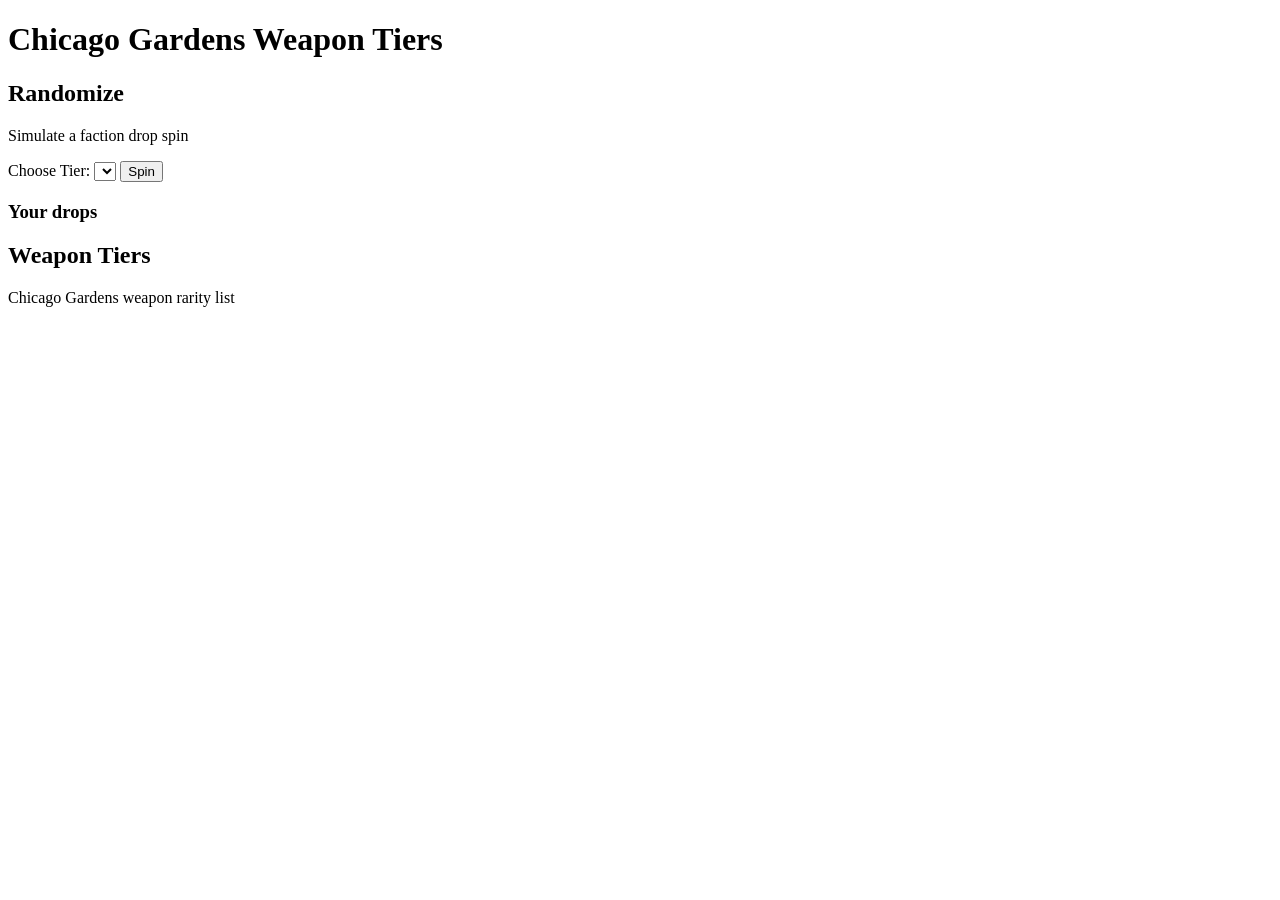
==== index.html @ 29ed8e69 "Add files via upload" ====
<!doctype html>
<html lang="en">
<head>
  <meta charset="utf-8">
  <meta name="viewport" content="width=device-width,initial-scale=1">
  <title>Chicago Gardens Weapon Tiers</title>
  <link rel="preconnect" href="https://fonts.googleapis.com">
  <link rel="preconnect" href="https://fonts.gstatic.com" crossorigin>
  <link href="https://fonts.googleapis.com/css2?family=Orbitron:wght@400;500&display=swap" rel="stylesheet">
  <link rel="stylesheet" href="css/style.css">
</head>
<body>
  <main class="site">
    <header class="header">
      <h1>Chicago Gardens Weapon Tiers</h1>
    </header>

    <section class="randomizer">
      <h2>Randomize</h2>
      <div class="divider"></div>
      <p>Simulate a faction drop spin</p>

      <div class="controls">
        <label for="tierSelect">Choose Tier:</label>
        <select id="tierSelect"></select>
        <button id="spinButton" type="button">Spin</button>
      </div>

      <div class="spinner" id="spinner">
        <div class="fade fade-left"></div>
        <div class="fade fade-right"></div>
        <div class="reel" id="reel"></div>
        <div class="picker"></div>
      </div>

      <h3>Your drops</h3>
      <div class="drops" id="drops" aria-live="polite"></div>
    </section>

    <section class="tiers">
      <h2>Weapon Tiers</h2>
      <div class="divider"></div>
      <p class="tier-subtitle">Chicago Gardens weapon rarity list</p>
      <div id="tierSections"></div>
    </section>
  </main>

  <script src="js/data.js"></script>
  <script src="js/app.js"></script>
</body>
</html>
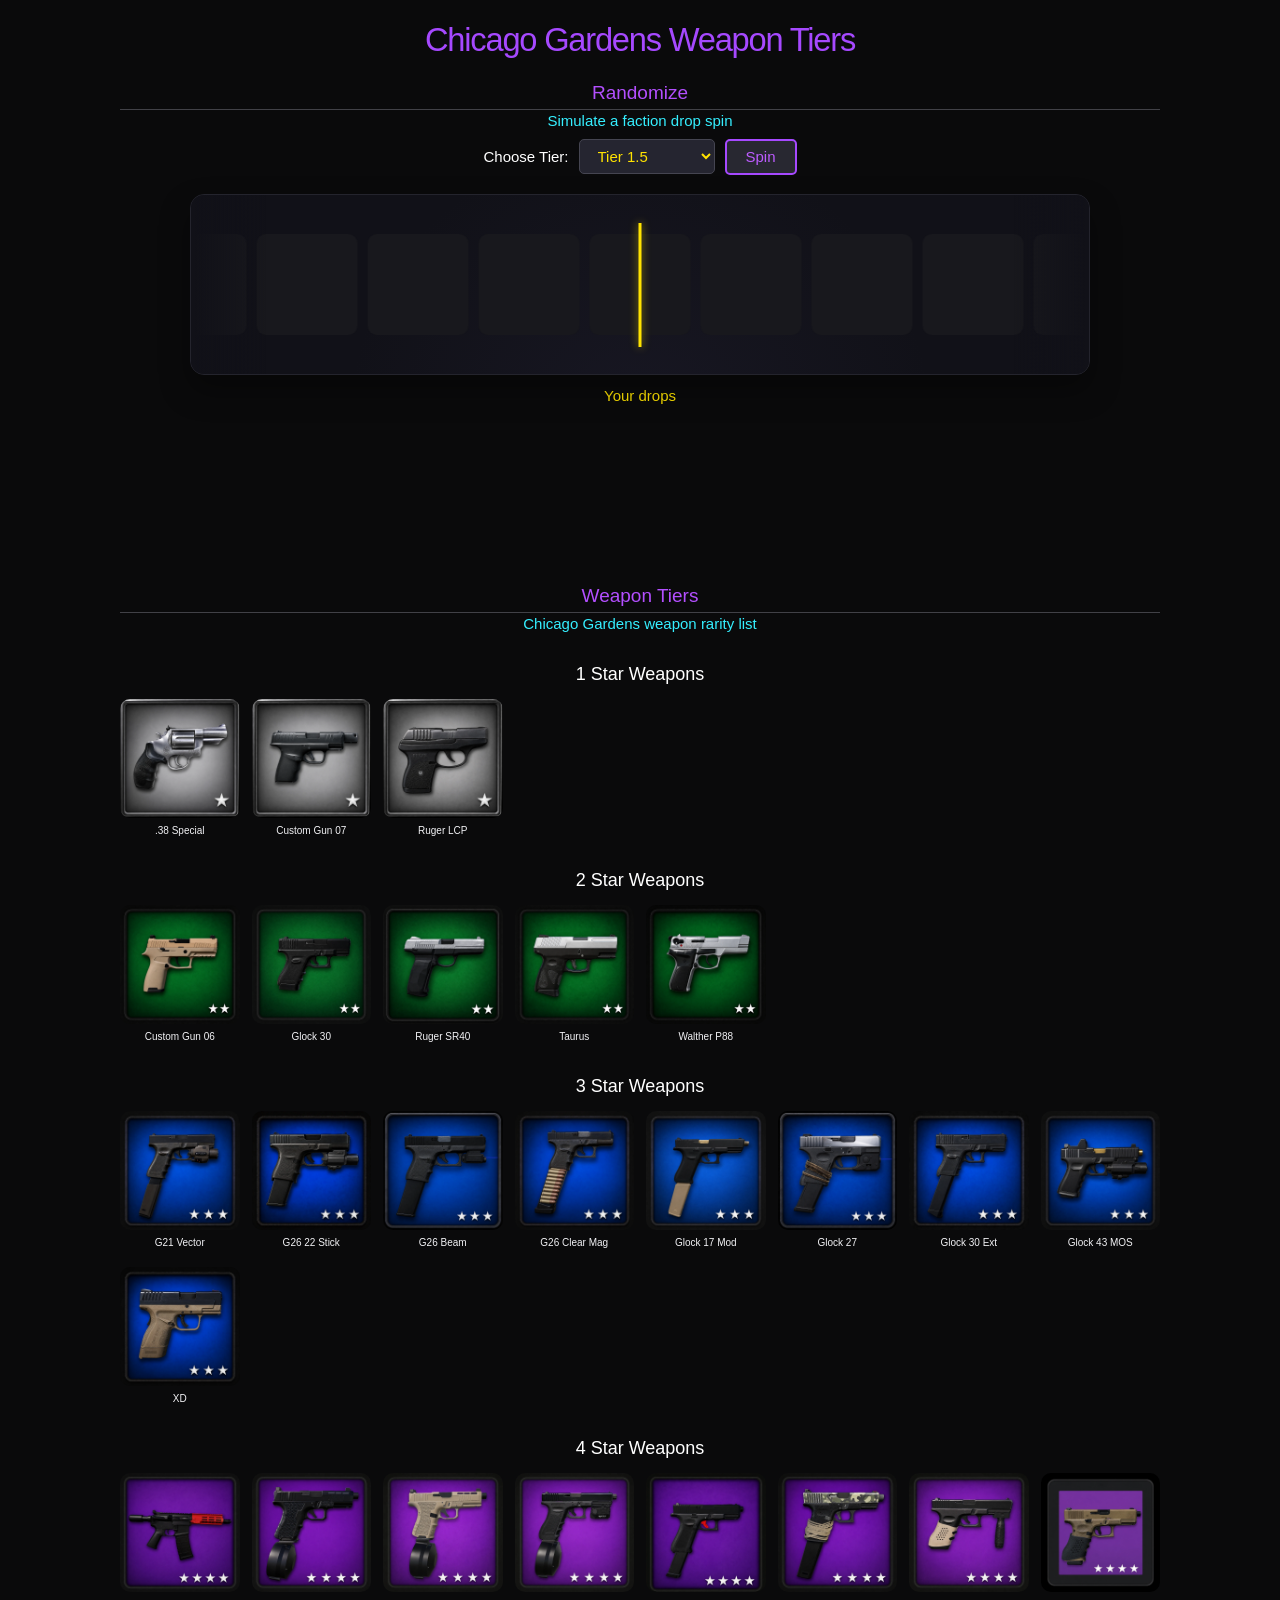
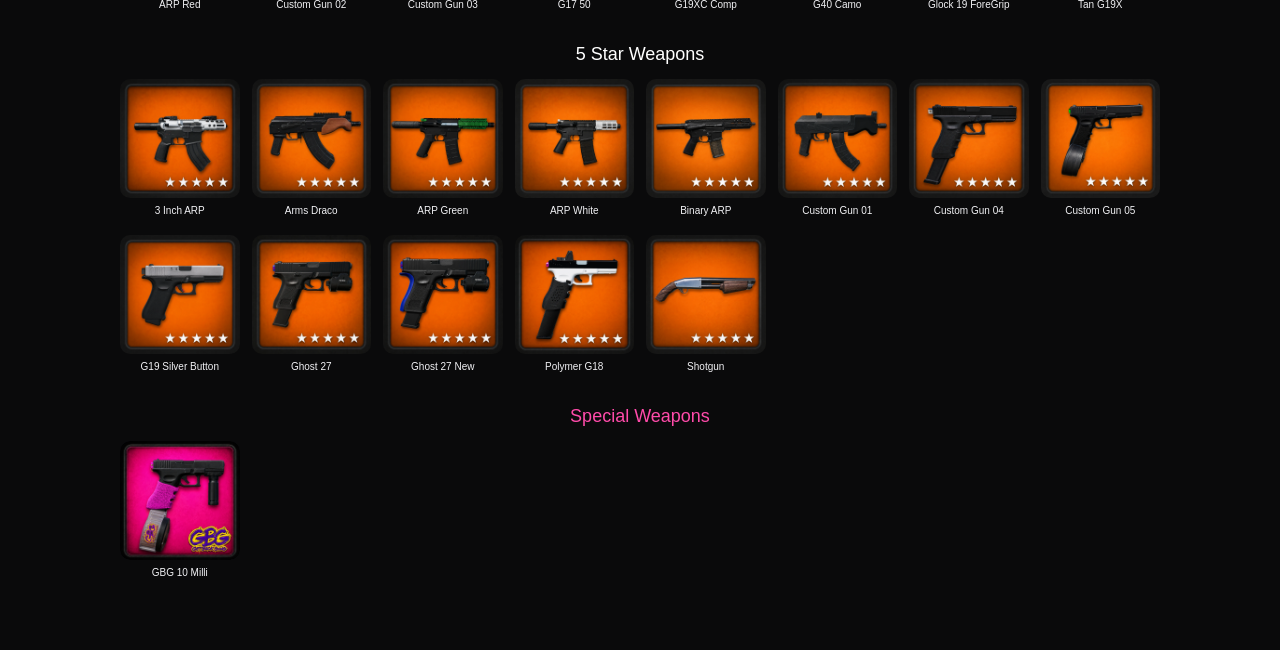
==== commit 16547351: "Add files via upload" ====
--- a/index.html
+++ b/index.html
@@ -7,7 +7,7 @@
   <link rel="preconnect" href="https://fonts.googleapis.com">
   <link rel="preconnect" href="https://fonts.gstatic.com" crossorigin>
   <link href="https://fonts.googleapis.com/css2?family=Orbitron:wght@400;500&display=swap" rel="stylesheet">
-  <link rel="stylesheet" href="css/style.css">
+  <link rel="stylesheet" href="style.css">
 </head>
 <body>
   <main class="site">
@@ -45,7 +45,7 @@
     </section>
   </main>
 
-  <script src="js/data.js"></script>
-  <script src="js/app.js"></script>
+  <script src="data.js"></script>
+  <script src="app.js"></script>
 </body>
 </html>
--- a/style.css
+++ b/style.css
@@ -0,0 +1,339 @@
+
+:root {
+  --bg: #0a0a0b;
+  --panel: #111118;
+  --panel-border: #24242d;
+  --text: #ffffff;
+  --purple: #a649ff;
+  --cyan: #35efff;
+  --yellow: #ffe300;
+  --muted: #44444b;
+  --orange: #ff9a35;
+  --card-w: 101px;
+  --card-h: 101px;
+  --gap: 10px;
+}
+
+* { box-sizing: border-box; }
+
+html, body {
+  margin: 0;
+  min-height: 100%;
+  background: var(--bg);
+  color: var(--text);
+}
+
+body {
+  font-family: "Orbitron", "Trebuchet MS", Arial, sans-serif;
+  font-weight: 400;
+}
+
+button, select { font: inherit; }
+
+.site {
+  width: min(1040px, calc(100% - 34px));
+  margin: 0 auto;
+  padding: 20px 0 70px;
+}
+
+.header {
+  text-align: center;
+}
+
+.header h1 {
+  margin: 0;
+  color: var(--purple);
+  font-size: clamp(25px, 2.55vw, 36px);
+  font-weight: 400;
+  letter-spacing: -1.2px;
+  line-height: 1.25;
+}
+
+.randomizer {
+  margin-top: 22px;
+  text-align: center;
+}
+
+.randomizer h2,
+.tiers > h2 {
+  margin: 0;
+  color: #b34fff;
+  font-size: 19px;
+  font-weight: 400;
+  line-height: 1.1;
+}
+
+.divider {
+  height: 1px;
+  margin-top: 5px;
+  background: #414147;
+}
+
+.randomizer > p,
+.tier-subtitle {
+  margin: 2px 0 9px;
+  color: var(--cyan);
+  font-size: 15px;
+}
+
+.controls {
+  display: flex;
+  min-height: 38px;
+  align-items: center;
+  justify-content: center;
+  gap: 10px;
+  font-size: 15px;
+}
+
+.controls select {
+  height: 35px;
+  min-width: 136px;
+  padding: 0 35px 0 14px;
+  border: 1px solid #454551;
+  border-radius: 5px;
+  outline: none;
+  background: #252530;
+  color: var(--yellow);
+  cursor: pointer;
+}
+
+.controls button {
+  height: 36px;
+  min-width: 72px;
+  padding: 0 17px;
+  border: 2px solid var(--purple);
+  border-radius: 5px;
+  background: #282831;
+  color: #bd5cff;
+  cursor: pointer;
+}
+
+.controls button:hover:not(:disabled) {
+  filter: brightness(1.15);
+}
+
+.controls button:disabled {
+  opacity: .55;
+  cursor: not-allowed;
+}
+
+.spinner {
+  position: relative;
+  width: min(900px, 100%);
+  height: 181px;
+  margin: 18px auto 0;
+  overflow: hidden;
+  border: 1px solid var(--panel-border);
+  border-radius: 14px;
+  background:
+    radial-gradient(circle at 50% 130%, rgba(50, 47, 78, .20), transparent 58%),
+    var(--panel);
+  box-shadow: 0 15px 30px rgba(0,0,0,.35);
+}
+
+.reel {
+  position: absolute;
+  top: 39px;
+  left: 0;
+  display: flex;
+  gap: var(--gap);
+  width: max-content;
+  will-change: transform;
+}
+
+.reel-card {
+  flex: 0 0 var(--card-w);
+  width: var(--card-w);
+  height: var(--card-h);
+  overflow: hidden;
+  border-radius: 9px;
+  background: #18181d;
+}
+
+.reel-card img,
+.drop-card img,
+.tier-card img {
+  display: block;
+  width: 100%;
+  height: 100%;
+  object-fit: cover;
+}
+
+.picker {
+  position: absolute;
+  z-index: 6;
+  top: 28px;
+  left: 50%;
+  width: 3px;
+  height: 124px;
+  transform: translateX(-50%);
+  background: var(--yellow);
+  box-shadow: 0 0 8px rgba(255,227,0,.60);
+  pointer-events: none;
+}
+
+.fade {
+  position: absolute;
+  z-index: 5;
+  top: 0;
+  bottom: 0;
+  width: 75px;
+  pointer-events: none;
+}
+
+.fade-left {
+  left: 0;
+  background: linear-gradient(90deg, #111118 5%, rgba(17,17,24,0));
+}
+
+.fade-right {
+  right: 0;
+  background: linear-gradient(270deg, #111118 5%, rgba(17,17,24,0));
+}
+
+.randomizer h3 {
+  margin: 12px 0 10px;
+  color: var(--yellow);
+  font-size: 15px;
+  font-weight: 400;
+}
+
+.drops {
+  display: flex;
+  justify-content: center;
+  flex-wrap: wrap;
+  gap: 10px;
+  min-height: 124px;
+}
+
+.drop-card {
+  position: relative;
+  width: 122px;
+  height: 122px;
+  overflow: hidden;
+  border: 2px solid #4aedff;
+  border-radius: 11px;
+  background: #111118;
+  box-shadow: 0 0 12px rgba(53,239,255,.42);
+  cursor: default;
+}
+
+.drop-name {
+  position: absolute;
+  z-index: 2;
+  top: 5px;
+  left: 5px;
+  right: 5px;
+  overflow: hidden;
+  padding: 3px 5px;
+  border: 1px solid rgba(255,255,255,.35);
+  border-radius: 5px;
+  background: rgba(7,7,10,.68);
+  color: #fff;
+  font-size: 10px;
+  line-height: 1.1;
+  text-align: left;
+  white-space: nowrap;
+  text-overflow: ellipsis;
+}
+
+.tiers {
+  margin-top: 48px;
+  text-align: center;
+}
+
+.tier-block {
+  margin-top: 32px;
+}
+
+.tier-block h3 {
+  margin: 0 0 14px;
+  color: #fff;
+  font-size: 18px;
+  font-weight: 400;
+}
+
+.weapon-grid {
+  display: grid;
+  grid-template-columns: repeat(auto-fill, minmax(118px, 1fr));
+  gap: 17px 12px;
+}
+
+.tier-card {
+  min-width: 0;
+}
+
+.tier-image {
+  width: 100%;
+  aspect-ratio: 1 / 1;
+  overflow: hidden;
+  border-radius: 10px;
+  background: #15151b;
+}
+
+.tier-card .name {
+  margin-top: 7px;
+  overflow: hidden;
+  color: #f2f2f5;
+  font-size: 10px;
+  line-height: 1.25;
+  white-space: nowrap;
+  text-overflow: ellipsis;
+}
+
+.tier-block.special h3 {
+  color: #ff4baa;
+}
+
+@media (max-width: 640px) {
+  :root {
+    --card-w: 85px;
+    --card-h: 85px;
+    --gap: 8px;
+  }
+
+  .site {
+    width: calc(100% - 18px);
+  }
+
+  .header h1 {
+    font-size: 23px;
+  }
+
+  .controls {
+    flex-wrap: wrap;
+  }
+
+  .spinner {
+    height: 160px;
+  }
+
+  .reel {
+    top: 36px;
+  }
+
+  .picker {
+    top: 25px;
+    height: 110px;
+  }
+
+  .fade {
+    width: 36px;
+  }
+
+  .drop-card {
+    width: 104px;
+    height: 104px;
+  }
+
+  .weapon-grid {
+    grid-template-columns: repeat(3, minmax(0, 1fr));
+    gap: 14px 8px;
+  }
+}
+
+@media (max-width: 400px) {
+  .weapon-grid {
+    grid-template-columns: repeat(2, minmax(0, 1fr));
+  }
+}
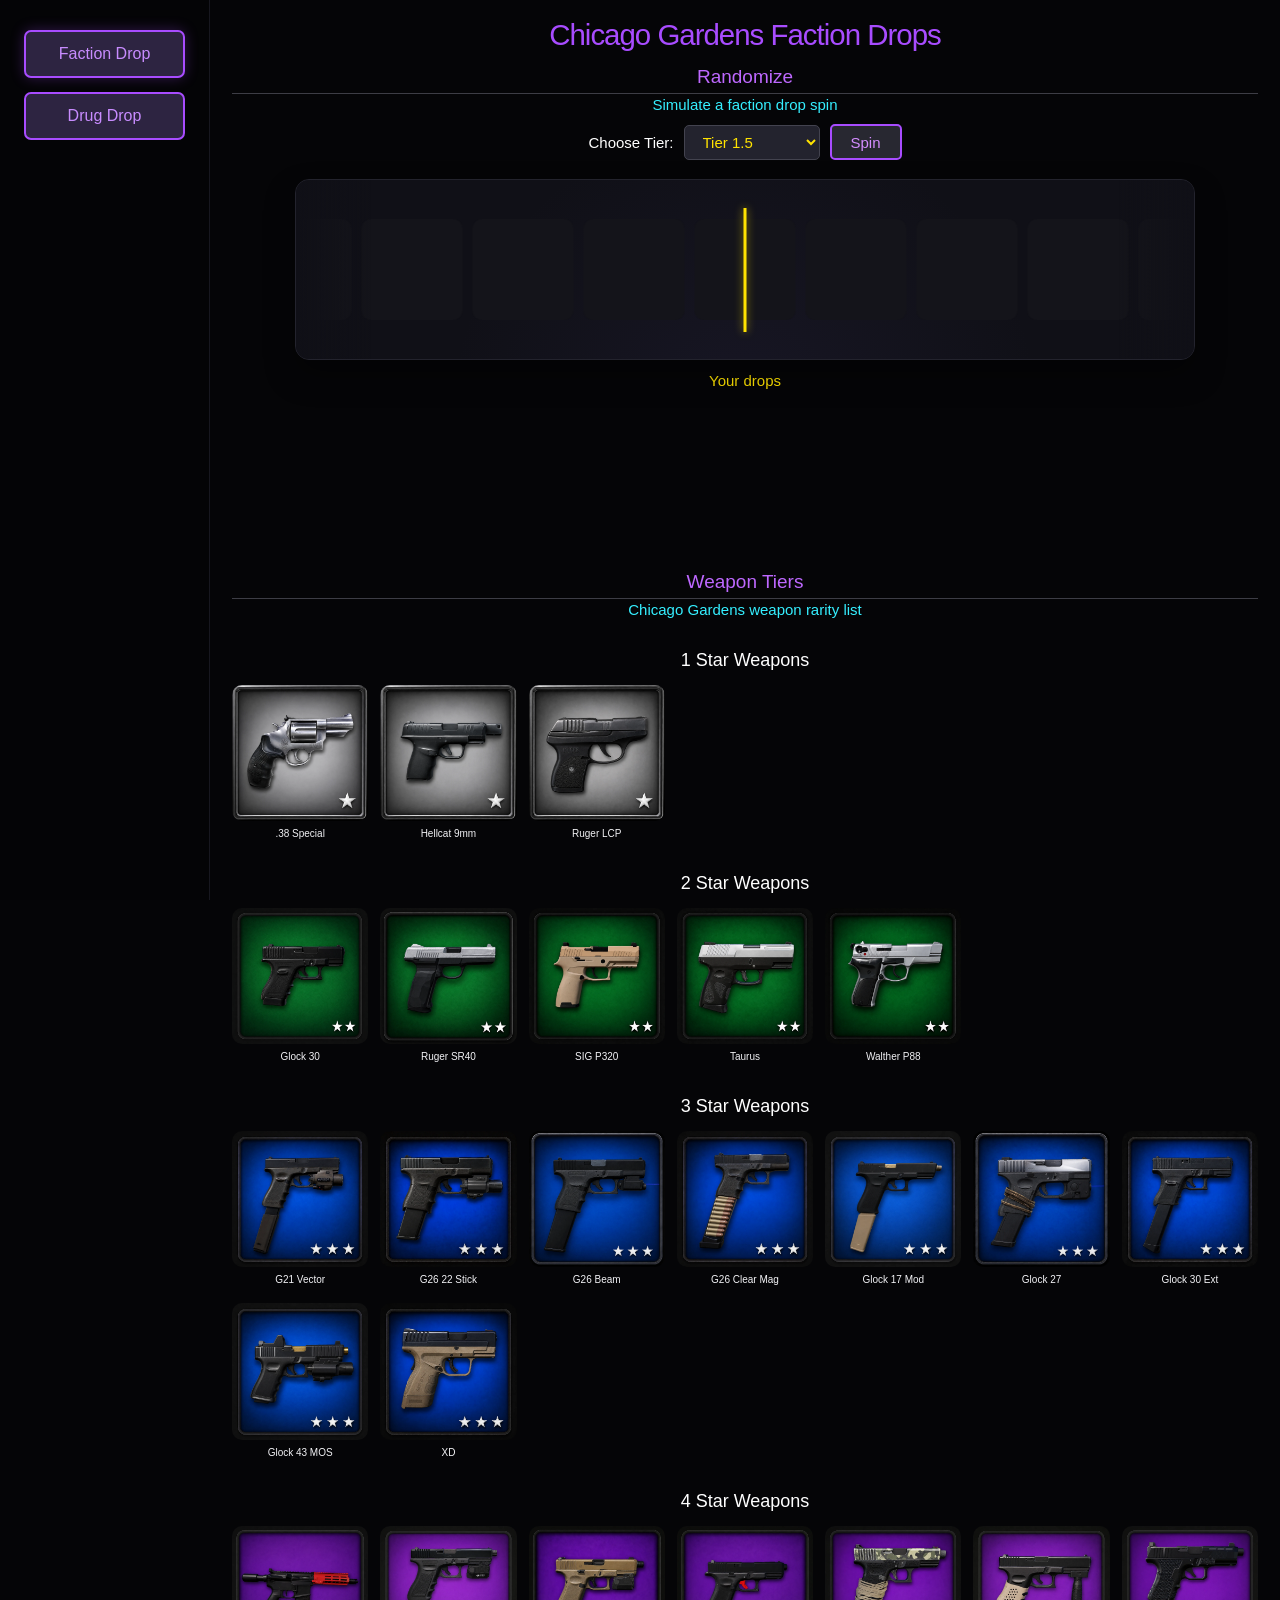
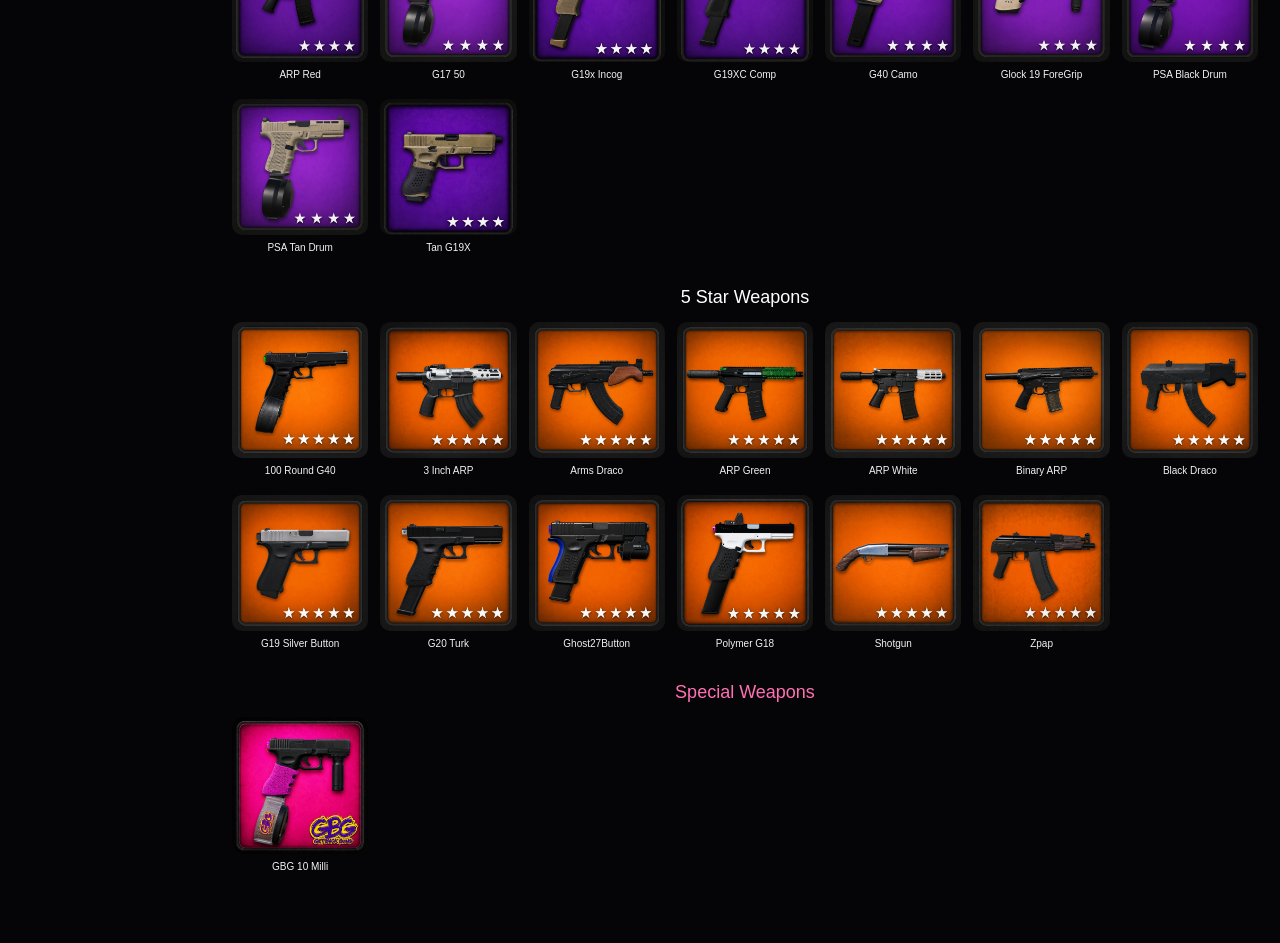
==== commit e67a2f3f: "Add files via upload" ====
--- a/index.html
+++ b/index.html
@@ -3,47 +3,91 @@
 <head>
   <meta charset="utf-8">
   <meta name="viewport" content="width=device-width,initial-scale=1">
-  <title>Chicago Gardens Weapon Tiers</title>
+  <title>Chicago Gardens Drops</title>
   <link rel="preconnect" href="https://fonts.googleapis.com">
   <link rel="preconnect" href="https://fonts.gstatic.com" crossorigin>
   <link href="https://fonts.googleapis.com/css2?family=Orbitron:wght@400;500&display=swap" rel="stylesheet">
   <link rel="stylesheet" href="style.css">
 </head>
 <body>
-  <main class="site">
-    <header class="header">
-      <h1>Chicago Gardens Weapon Tiers</h1>
-    </header>
+  <div class="layout">
+    <aside class="sidebar">
+      <button class="nav-btn active" data-view="factionView">Faction Drop</button>
+      <button class="nav-btn" data-view="drugView">Drug Drop</button>
+    </aside>
 
-    <section class="randomizer">
-      <h2>Randomize</h2>
-      <div class="divider"></div>
-      <p>Simulate a faction drop spin</p>
+    <main class="main">
+      <section id="factionView" class="view active">
+        <header class="page-header">
+          <h1>Chicago Gardens Faction Drops</h1>
+        </header>
 
-      <div class="controls">
-        <label for="tierSelect">Choose Tier:</label>
-        <select id="tierSelect"></select>
-        <button id="spinButton" type="button">Spin</button>
-      </div>
+        <section class="randomizer">
+          <h2>Randomize</h2>
+          <div class="divider"></div>
+          <p>Simulate a faction drop spin</p>
 
-      <div class="spinner" id="spinner">
-        <div class="fade fade-left"></div>
-        <div class="fade fade-right"></div>
-        <div class="reel" id="reel"></div>
-        <div class="picker"></div>
-      </div>
+          <div class="controls">
+            <label for="factionTierSelect">Choose Tier:</label>
+            <select id="factionTierSelect"></select>
+            <button id="factionSpinButton" type="button">Spin</button>
+          </div>
 
-      <h3>Your drops</h3>
-      <div class="drops" id="drops" aria-live="polite"></div>
-    </section>
+          <div class="spinner" id="factionSpinner">
+            <div class="fade fade-left"></div>
+            <div class="fade fade-right"></div>
+            <div class="reel" id="factionReel"></div>
+            <div class="picker"></div>
+          </div>
 
-    <section class="tiers">
-      <h2>Weapon Tiers</h2>
-      <div class="divider"></div>
-      <p class="tier-subtitle">Chicago Gardens weapon rarity list</p>
-      <div id="tierSections"></div>
-    </section>
-  </main>
+          <h3>Your drops</h3>
+          <div class="drops" id="factionDrops"></div>
+        </section>
+
+        <section class="tiers">
+          <h2>Weapon Tiers</h2>
+          <div class="divider"></div>
+          <p class="section-copy">Chicago Gardens weapon rarity list</p>
+          <div id="gunTierSections"></div>
+        </section>
+      </section>
+
+      <section id="drugView" class="view">
+        <header class="page-header">
+          <h1>Chicago Gardens Drug Drops</h1>
+        </header>
+
+        <section class="randomizer">
+          <h2>Randomize</h2>
+          <div class="divider"></div>
+          <p>Simulate a drug drop spin</p>
+
+          <div class="controls">
+            <label for="drugTierSelect">Choose Tier:</label>
+            <select id="drugTierSelect"></select>
+            <button id="drugSpinButton" type="button">Spin</button>
+          </div>
+
+          <div class="spinner" id="drugSpinner">
+            <div class="fade fade-left"></div>
+            <div class="fade fade-right"></div>
+            <div class="reel" id="drugReel"></div>
+            <div class="picker"></div>
+          </div>
+
+          <h3>Your drops</h3>
+          <div class="drops" id="drugDrops"></div>
+        </section>
+
+        <section class="tiers">
+          <h2>Drug Tiers</h2>
+          <div class="divider"></div>
+          <p class="section-copy">Chicago Gardens product rarity list</p>
+          <div id="drugTierSections"></div>
+        </section>
+      </section>
+    </main>
+  </div>
 
   <script src="data.js"></script>
   <script src="app.js"></script>
--- a/style.css
+++ b/style.css
@@ -1,14 +1,15 @@
 
 :root {
-  --bg: #0a0a0b;
-  --panel: #111118;
-  --panel-border: #24242d;
+  --bg: #050507;
+  --panel: #101017;
+  --panel-border: #23232d;
+  --card-bg: #14141a;
   --text: #ffffff;
-  --purple: #a649ff;
+  --purple: #a84cff;
+  --purple-dark: #2d2441;
   --cyan: #35efff;
   --yellow: #ffe300;
-  --muted: #44444b;
-  --orange: #ff9a35;
+  --sidebar-w: 210px;
   --card-w: 101px;
   --card-h: 101px;
   --gap: 10px;
@@ -30,48 +31,85 @@
 
 button, select { font: inherit; }
 
-.site {
-  width: min(1040px, calc(100% - 34px));
-  margin: 0 auto;
-  padding: 20px 0 70px;
-}
-
-.header {
+.layout {
+  display: grid;
+  grid-template-columns: var(--sidebar-w) minmax(0, 1fr);
+  min-height: 100vh;
+}
+
+.sidebar {
+  position: sticky;
+  top: 0;
+  align-self: start;
+  min-height: 100vh;
+  padding: 30px 24px;
+  border-right: 1px solid #17171f;
+  background: #040406;
+}
+
+.nav-btn {
+  display: block;
+  width: 100%;
+  margin: 0 0 14px;
+  padding: 13px 14px;
+  border: 2px solid var(--purple);
+  border-radius: 7px;
+  background: var(--purple-dark);
+  color: #c88cff;
+  cursor: pointer;
   text-align: center;
 }
 
-.header h1 {
+.nav-btn:hover { filter: brightness(1.13); }
+.nav-btn.active {
+  box-shadow: 0 0 14px rgba(168, 76, 255, .28);
+}
+
+.main {
+  padding: 18px 22px 70px;
+}
+
+.view { display: none; }
+.view.active { display: block; }
+
+.page-header {
+  text-align: center;
+}
+
+.page-header h1 {
   margin: 0;
   color: var(--purple);
-  font-size: clamp(25px, 2.55vw, 36px);
-  font-weight: 400;
-  letter-spacing: -1.2px;
-  line-height: 1.25;
+  font-size: clamp(26px, 2.3vw, 38px);
+  font-weight: 400;
+  letter-spacing: -1px;
+}
+
+.randomizer,
+.tiers {
+  text-align: center;
 }
 
 .randomizer {
-  margin-top: 22px;
-  text-align: center;
+  margin-top: 14px;
 }
 
 .randomizer h2,
 .tiers > h2 {
   margin: 0;
-  color: #b34fff;
+  color: #be68ff;
   font-size: 19px;
   font-weight: 400;
-  line-height: 1.1;
 }
 
 .divider {
   height: 1px;
   margin-top: 5px;
-  background: #414147;
+  background: #3d3d45;
 }
 
 .randomizer > p,
-.tier-subtitle {
-  margin: 2px 0 9px;
+.section-copy {
+  margin: 2px 0 10px;
   color: var(--cyan);
   font-size: 15px;
 }
@@ -89,10 +127,10 @@
   height: 35px;
   min-width: 136px;
   padding: 0 35px 0 14px;
-  border: 1px solid #454551;
+  border: 1px solid #43434f;
   border-radius: 5px;
   outline: none;
-  background: #252530;
+  background: #23232e;
   color: var(--yellow);
   cursor: pointer;
 }
@@ -104,7 +142,7 @@
   border: 2px solid var(--purple);
   border-radius: 5px;
   background: #282831;
-  color: #bd5cff;
+  color: #d48dff;
   cursor: pointer;
 }
 
@@ -126,7 +164,7 @@
   border: 1px solid var(--panel-border);
   border-radius: 14px;
   background:
-    radial-gradient(circle at 50% 130%, rgba(50, 47, 78, .20), transparent 58%),
+    radial-gradient(circle at 50% 130%, rgba(53, 47, 90, .20), transparent 58%),
     var(--panel);
   box-shadow: 0 15px 30px rgba(0,0,0,.35);
 }
@@ -147,7 +185,7 @@
   height: var(--card-h);
   overflow: hidden;
   border-radius: 9px;
-  background: #18181d;
+  background: var(--card-bg);
 }
 
 .reel-card img,
@@ -168,7 +206,7 @@
   height: 124px;
   transform: translateX(-50%);
   background: var(--yellow);
-  box-shadow: 0 0 8px rgba(255,227,0,.60);
+  box-shadow: 0 0 8px rgba(255, 227, 0, .60);
   pointer-events: none;
 }
 
@@ -183,12 +221,12 @@
 
 .fade-left {
   left: 0;
-  background: linear-gradient(90deg, #111118 5%, rgba(17,17,24,0));
+  background: linear-gradient(90deg, #101017 5%, rgba(16,16,23,0));
 }
 
 .fade-right {
   right: 0;
-  background: linear-gradient(270deg, #111118 5%, rgba(17,17,24,0));
+  background: linear-gradient(270deg, #101017 5%, rgba(16,16,23,0));
 }
 
 .randomizer h3 {
@@ -215,7 +253,6 @@
   border-radius: 11px;
   background: #111118;
   box-shadow: 0 0 12px rgba(53,239,255,.42);
-  cursor: default;
 }
 
 .drop-name {
@@ -239,7 +276,6 @@
 
 .tiers {
   margin-top: 48px;
-  text-align: center;
 }
 
 .tier-block {
@@ -282,7 +318,31 @@
 }
 
 .tier-block.special h3 {
-  color: #ff4baa;
+  color: #ff70b3;
+}
+
+@media (max-width: 980px) {
+  .layout {
+    grid-template-columns: 1fr;
+  }
+
+  .sidebar {
+    position: static;
+    min-height: auto;
+    display: flex;
+    gap: 12px;
+    padding: 18px;
+    border-right: 0;
+    border-bottom: 1px solid #17171f;
+  }
+
+  .nav-btn {
+    margin: 0;
+  }
+
+  .main {
+    padding-top: 16px;
+  }
 }
 
 @media (max-width: 640px) {
@@ -292,14 +352,6 @@
     --gap: 8px;
   }
 
-  .site {
-    width: calc(100% - 18px);
-  }
-
-  .header h1 {
-    font-size: 23px;
-  }
-
   .controls {
     flex-wrap: wrap;
   }
@@ -332,7 +384,11 @@
   }
 }
 
-@media (max-width: 400px) {
+@media (max-width: 420px) {
+  .sidebar {
+    flex-direction: column;
+  }
+
   .weapon-grid {
     grid-template-columns: repeat(2, minmax(0, 1fr));
   }
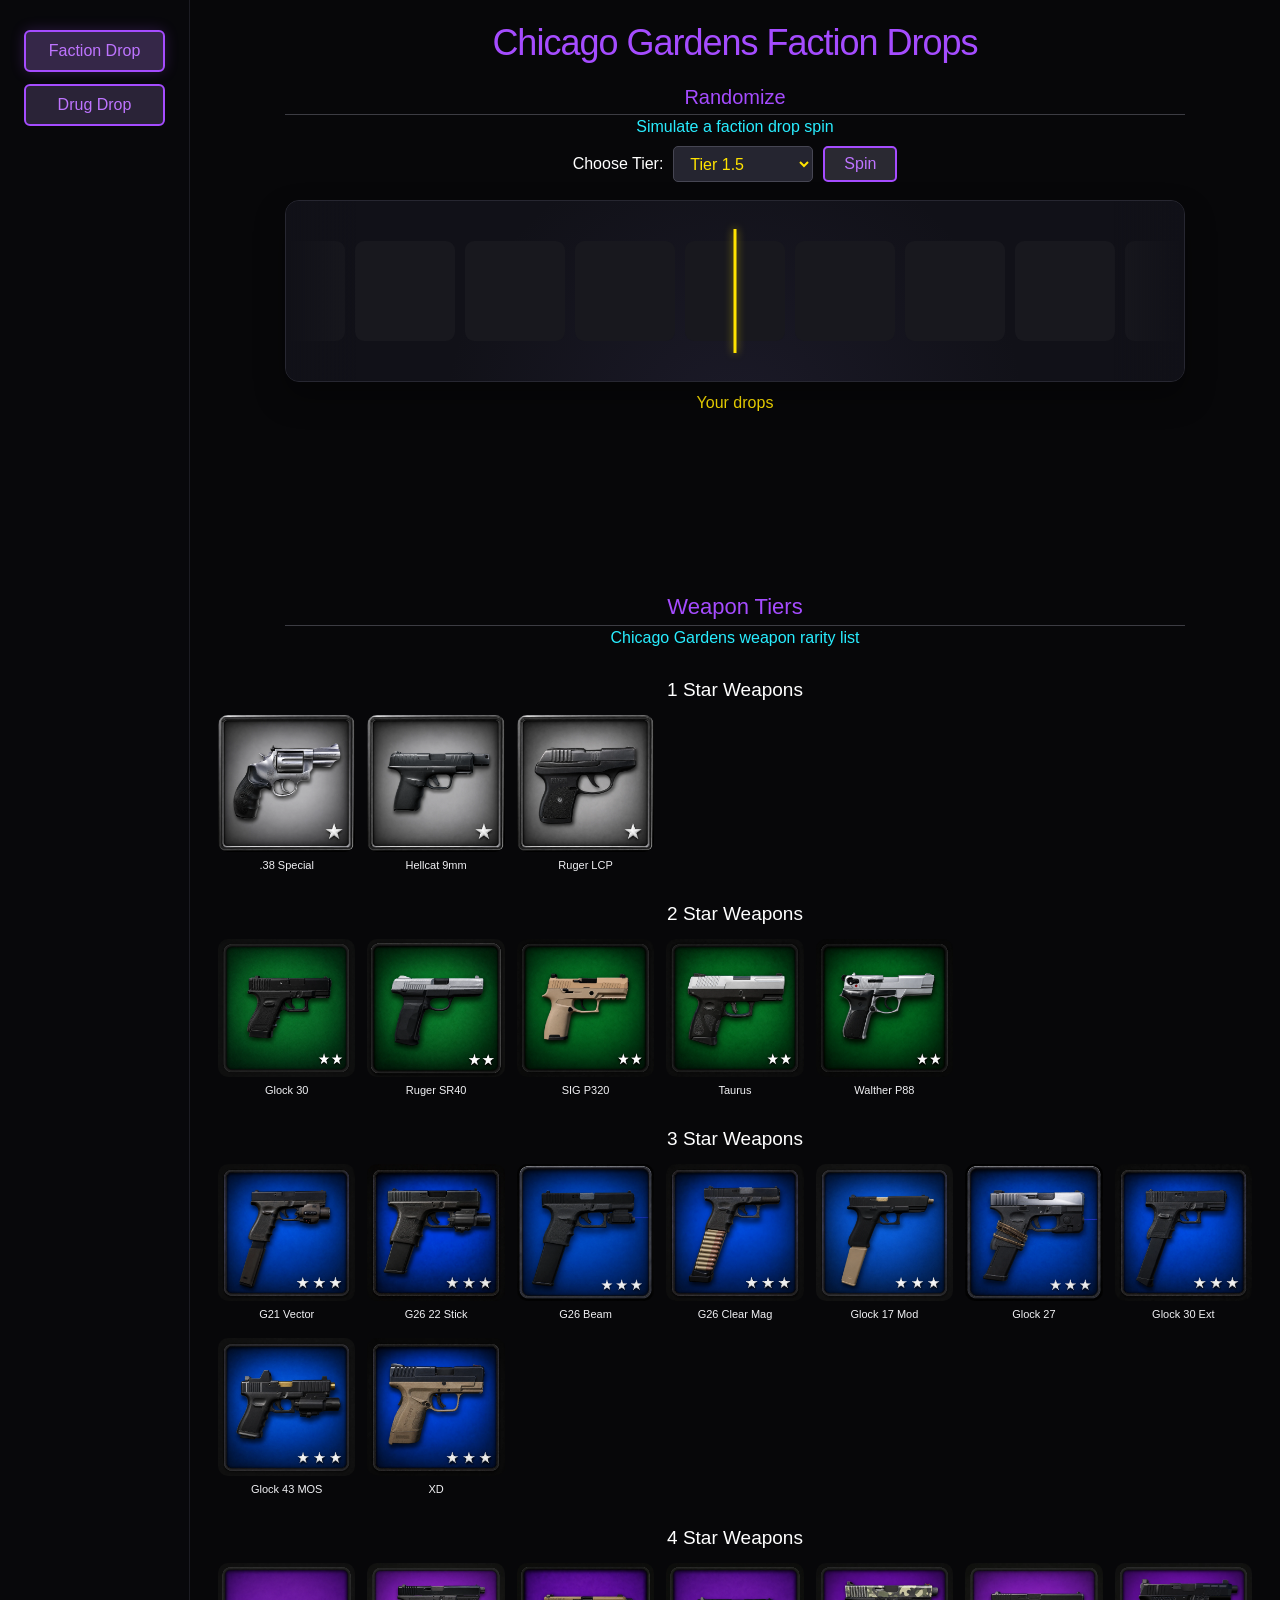
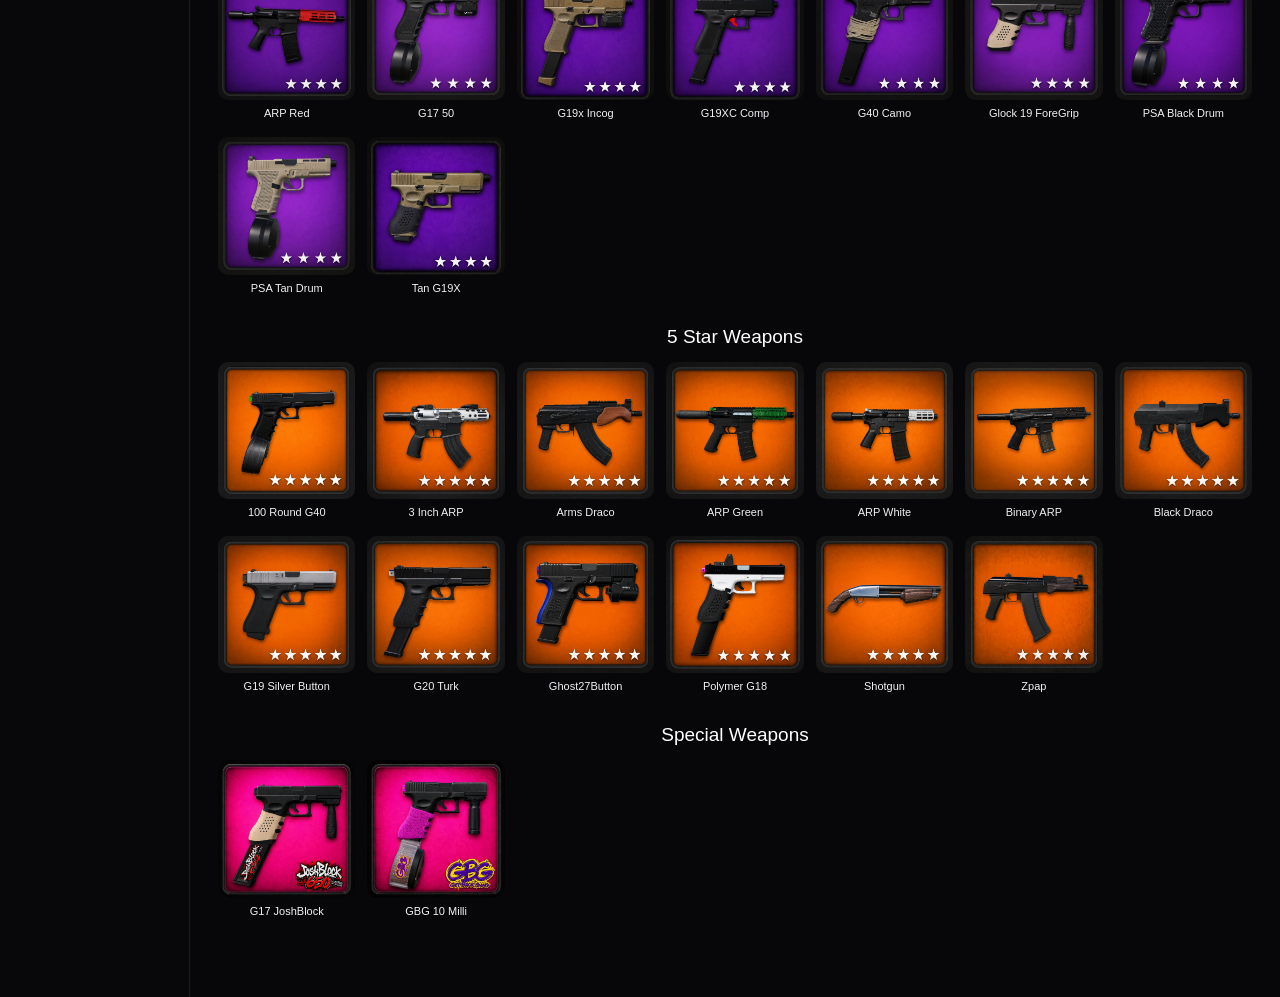
==== commit 352df6d4: "Add files via upload" ====
--- a/index.html
+++ b/index.html
@@ -1,95 +1,48 @@
 <!doctype html>
 <html lang="en">
-<head>
-  <meta charset="utf-8">
-  <meta name="viewport" content="width=device-width,initial-scale=1">
-  <title>Chicago Gardens Drops</title>
-  <link rel="preconnect" href="https://fonts.googleapis.com">
-  <link rel="preconnect" href="https://fonts.gstatic.com" crossorigin>
-  <link href="https://fonts.googleapis.com/css2?family=Orbitron:wght@400;500&display=swap" rel="stylesheet">
-  <link rel="stylesheet" href="style.css">
-</head>
+<head><meta charset="utf-8"><meta name="viewport" content="width=device-width,initial-scale=1"><meta name="theme-color" content="#050507"><title>Chicago Gardens Faction Drops</title><style>
+:root{--bg:#070709;--panel:#111118;--panel-border:#272731;--text:#fff;--purple:#a54cff;--purple-soft:#be74ff;--cyan:#29edff;--yellow:#ffe300;--sidebar:#08080b;--card-w:100px;--card-h:100px;--gap:10px}
+*{box-sizing:border-box}html,body{margin:0;min-height:100%;background:var(--bg);color:var(--text)}body{font-family:"Trebuchet MS","Arial Narrow",Arial,sans-serif}button,select{font:inherit}
+.site-layout{display:grid;grid-template-columns:190px minmax(0,1fr);min-height:100vh}.sidebar{padding:30px 24px;background:var(--sidebar);border-right:1px solid #1c1c23}.sidebar-inner{position:sticky;top:24px;display:grid;gap:12px}
+.nav-link{display:flex;align-items:center;justify-content:center;min-height:42px;padding:0 12px;text-decoration:none;border:2px solid var(--purple);border-radius:6px;background:#2a2337;color:var(--purple-soft);font-size:16px}.nav-link.active{background:#352748;box-shadow:0 0 14px rgba(165,76,255,.22)}
+.content{min-width:0;padding:22px 28px 80px}.title{margin:0;text-align:center;color:var(--purple);font-size:36px;font-weight:400;letter-spacing:-1px}.randomizer,.tier-list{text-align:center}.randomizer{margin-top:22px}.section-title{margin:0;color:var(--purple);font-size:20px;font-weight:400}.divider{width:min(900px,100%);height:1px;margin:5px auto 0;background:#3c3c43}.subtitle{margin:3px 0 10px;color:var(--cyan);font-size:16px}
+.controls{display:flex;align-items:center;justify-content:center;flex-wrap:wrap;gap:10px;margin-bottom:18px;font-size:16px}select{min-width:140px;height:36px;padding:0 36px 0 12px;border:1px solid #464653;border-radius:5px;background:#252530;color:var(--yellow);outline:none}.spin-btn{min-width:74px;height:36px;border:2px solid var(--purple);border-radius:5px;background:#2a2932;color:var(--purple-soft);cursor:pointer}.spin-btn:disabled{opacity:.55;cursor:not-allowed}
+.spinner{position:relative;width:min(900px,100%);height:182px;margin:0 auto;overflow:hidden;border:1px solid var(--panel-border);border-radius:14px;background:radial-gradient(circle at 50% 125%,rgba(64,58,98,.22),transparent 58%),var(--panel);box-shadow:0 15px 30px rgba(0,0,0,.34)}.reel{position:absolute;left:0;top:40px;display:flex;gap:var(--gap);width:max-content;will-change:transform}.reel-card{flex:0 0 var(--card-w);width:var(--card-w);height:var(--card-h);overflow:hidden;border-radius:9px;background:#18181e}.reel-card img,.drop-card img,.tier-image img{display:block;width:100%;height:100%;object-fit:cover}
+.picker{position:absolute;z-index:5;left:50%;top:28px;width:3px;height:124px;transform:translateX(-50%);background:var(--yellow);box-shadow:0 0 8px rgba(255,227,0,.6)}.fade{position:absolute;z-index:4;top:0;bottom:0;width:70px;pointer-events:none}.fade.left{left:0;background:linear-gradient(90deg,#111118 4%,rgba(17,17,24,0))}.fade.right{right:0;background:linear-gradient(270deg,#111118 4%,rgba(17,17,24,0))}
+.drops-heading{margin:12px 0 10px;color:var(--yellow);font-size:16px;font-weight:400}.drops{display:flex;justify-content:center;flex-wrap:wrap;gap:10px;min-height:124px}.drop-card{position:relative;width:122px;height:122px;overflow:hidden;border:2px solid #4deeff;border-radius:11px;background:#121218;box-shadow:0 0 12px rgba(77,238,255,.36)}.drop-name{position:absolute;z-index:2;top:5px;left:5px;right:5px;overflow:hidden;padding:3px 5px;border:1px solid rgba(255,255,255,.32);border-radius:5px;background:rgba(8,8,11,.72);color:#fff;font-size:11px;white-space:nowrap;text-overflow:ellipsis;text-align:left}
+.tier-list{margin-top:48px}.tier-list>h2{margin:0;color:var(--purple);font-size:22px;font-weight:400}.tier-block{margin-top:32px}.tier-block h3{margin:0 0 14px;font-size:19px;font-weight:400}.grid{display:grid;grid-template-columns:repeat(auto-fill,minmax(125px,1fr));gap:18px 12px}.tier-card{min-width:0}.tier-image{width:100%;aspect-ratio:1/1;overflow:hidden;border-radius:10px;background:#15151b}.tier-name{margin-top:7px;overflow:hidden;color:#f1f1f4;font-size:11px;white-space:nowrap;text-overflow:ellipsis}
+@media(max-width:850px){.site-layout{grid-template-columns:1fr}.sidebar{padding:14px;border-right:0;border-bottom:1px solid #1c1c23}.sidebar-inner{position:static;grid-template-columns:1fr 1fr}.content{padding:18px 12px 60px}.title{font-size:28px}}
+@media(max-width:520px){:root{--card-w:84px;--card-h:84px;--gap:8px}.spinner{height:160px}.reel{top:37px}.picker{top:25px;height:110px}.fade{width:34px}.grid{grid-template-columns:repeat(2,minmax(0,1fr))}.drop-card{width:104px;height:104px}}
+</style></head>
 <body>
-  <div class="layout">
-    <aside class="sidebar">
-      <button class="nav-btn active" data-view="factionView">Faction Drop</button>
-      <button class="nav-btn" data-view="drugView">Drug Drop</button>
-    </aside>
+<div class="site-layout">
+<aside class="sidebar"><div class="sidebar-inner"><a class="nav-link active" href="index.html">Faction Drop</a><a class="nav-link " href="drugs.html">Drug Drop</a></div></aside>
+<main class="content">
+<h1 class="title">Chicago Gardens Faction Drops</h1>
+<section class="randomizer">
+<h2 class="section-title">Randomize</h2><div class="divider"></div><p class="subtitle">Simulate a faction drop spin</p>
+<div class="controls"><label for="tierSelect">Choose Tier:</label><select id="tierSelect"></select><button class="spin-btn" id="spinButton" type="button">Spin</button></div>
+<div class="spinner" id="spinner"><div class="fade left"></div><div class="fade right"></div><div class="reel" id="reel"></div><div class="picker"></div></div>
+<h3 class="drops-heading">Your drops</h3><div class="drops" id="drops"></div>
+</section>
+<section class="tier-list"><h2>Weapon Tiers</h2><div class="divider"></div><p class="subtitle">Chicago Gardens weapon rarity list</p><div id="tierList"></div></section>
+</main></div>
+<script>const PAGE_DATA={"tiers": {"Test Drop": {"ids": ["38-special", "chatgpt-image-aug-5-2026-09-17-29-pm", "ruger-lcp", "glock-30", "rugersr40", "chatgpt-image-aug-5-2026-09-02-56-pm", "taurus", "waltherp882"], "count": 2}, "Tier 1": {"ids": ["38-special", "chatgpt-image-aug-5-2026-09-17-29-pm", "ruger-lcp", "glock-30", "rugersr40", "chatgpt-image-aug-5-2026-09-02-56-pm", "taurus", "waltherp882", "xd", "glock-17-mod", "g21-vec"], "count": 4}, "Tier 1.5": {"ids": ["38-special", "chatgpt-image-aug-5-2026-09-17-29-pm", "ruger-lcp", "glock-30", "rugersr40", "chatgpt-image-aug-5-2026-09-02-56-pm", "taurus", "waltherp882", "g21-vec", "g26-22-stick", "g26-beam", "g26-clear-mag", "glock-17-mod", "glock-27", "glock-30-ext", "glock-43-mos", "xd", "glock-19-foregrip", "g19x-incog", "g40cammo", "chatgpt-image-aug-5-2026-05-01-48-pm", "chatgpt-image-aug-5-2026-04-55-58-pm"], "count": 4}, "Tier 2": {"ids": ["glock-30", "rugersr40", "chatgpt-image-aug-5-2026-09-02-56-pm", "taurus", "waltherp882", "g21-vec", "g26-22-stick", "g26-beam", "g26-clear-mag", "glock-17-mod", "glock-27", "glock-30-ext", "glock-43-mos", "xd", "arp-red", "g17-50-image", "g19x-incog", "g19xc-comp", "g40cammo", "glock-19-foregrip", "chatgpt-image-aug-5-2026-04-55-58-pm", "chatgpt-image-aug-5-2026-05-01-48-pm", "tang19x-image", "chatgpt-image-aug-5-2026-05-14-15-pm", "3-inch-arp-fixed", "arms-draco", "arp-green", "arpwhite", "binaryarp-image", "chatgpt-image-aug-5-2026-04-37-29-pm", "g19-silverbutton", "chatgpt-image-aug-5-2026-05-10-35-pm", "ghost27-new", "polymer-g18", "shotgun", "zpap"], "count": 6}}, "items": [{"id": "g17-joshblock", "name": "G17 JoshBlock", "image": "g17-joshblock.webp", "stars": 0}, {"id": "gbg-10-milli", "name": "GBG 10 Milli", "image": "gbg-10-milli.webp", "stars": 0, "sourceName": "GBG 10 Milli.png"}, {"id": "38-special", "name": ".38 Special", "image": "38-special.webp", "stars": 1, "sourceName": "38 special.png"}, {"id": "chatgpt-image-aug-5-2026-09-17-29-pm", "name": "Hellcat 9mm", "image": "chatgpt-image-aug-5-2026-09-17-29-pm.webp", "stars": 1, "sourceName": "ChatGPT Image Aug 5, 2026, 09_17_29 PM.png"}, {"id": "ruger-lcp", "name": "Ruger LCP", "image": "ruger-lcp.webp", "stars": 1, "sourceName": "Ruger LCP.png"}, {"id": "glock-30", "name": "Glock 30", "image": "glock-30.webp", "stars": 2, "sourceName": "Glock 30.png"}, {"id": "rugersr40", "name": "Ruger SR40", "image": "rugersr40.webp", "stars": 2, "sourceName": "RugerSR40.png"}, {"id": "chatgpt-image-aug-5-2026-09-02-56-pm", "name": "SIG P320", "image": "chatgpt-image-aug-5-2026-09-02-56-pm.webp", "stars": 2, "sourceName": "ChatGPT Image Aug 5, 2026, 09_02_56 PM.png"}, {"id": "taurus", "name": "Taurus", "image": "taurus.webp", "stars": 2, "sourceName": "Taurus.png"}, {"id": "waltherp882", "name": "Walther P88", "image": "waltherp882.webp", "stars": 2, "sourceName": "WaltherP882.png"}, {"id": "g21-vec", "name": "G21 Vector", "image": "g21-vec.webp", "stars": 3, "sourceName": "G21 Vec.png"}, {"id": "g26-22-stick", "name": "G26 22 Stick", "image": "g26-22-stick.webp", "stars": 3, "sourceName": "G26 22 Stick.png"}, {"id": "g26-beam", "name": "G26 Beam", "image": "g26-beam.webp", "stars": 3, "sourceName": "G26 Beam.png"}, {"id": "g26-clear-mag", "name": "G26 Clear Mag", "image": "g26-clear-mag.webp", "stars": 3, "sourceName": "g26 clear mag.png"}, {"id": "glock-17-mod", "name": "Glock 17 Mod", "image": "glock-17-mod.webp", "stars": 3, "sourceName": "Glock 17 Mod.png"}, {"id": "glock-27", "name": "Glock 27", "image": "glock-27.webp", "stars": 3, "sourceName": "Glock 27.png"}, {"id": "glock-30-ext", "name": "Glock 30 Ext", "image": "glock-30-ext.webp", "stars": 3, "sourceName": "Glock 30 Ext.png"}, {"id": "glock-43-mos", "name": "Glock 43 MOS", "image": "glock-43-mos.webp", "stars": 3, "sourceName": "GLock 43 mos.png"}, {"id": "xd", "name": "XD", "image": "xd.webp", "stars": 3, "sourceName": "XD.png"}, {"id": "arp-red", "name": "ARP Red", "image": "arp-red.webp", "stars": 4, "sourceName": "ARP RED.png"}, {"id": "g17-50-image", "name": "G17 50", "image": "g17-50-image.webp", "stars": 4, "sourceName": "g17 50 image.png"}, {"id": "g19x-incog", "name": "G19x Incog", "image": "g19x-incog.webp", "stars": 4}, {"id": "g19xc-comp", "name": "G19XC Comp", "image": "g19xc-comp.webp", "stars": 4, "sourceName": "G19XC COMP.png"}, {"id": "g40cammo", "name": "G40 Camo", "image": "g40cammo.webp", "stars": 4, "sourceName": "g40cammo.png"}, {"id": "glock-19-foregrip", "name": "Glock 19 ForeGrip", "image": "glock-19-foregrip.webp", "stars": 4, "sourceName": "Glock 19 ForeGrip.png"}, {"id": "chatgpt-image-aug-5-2026-04-55-58-pm", "name": "PSA Black Drum", "image": "chatgpt-image-aug-5-2026-04-55-58-pm.webp", "stars": 4, "sourceName": "ChatGPT Image Aug 5, 2026, 04_55_58 PM.png"}, {"id": "chatgpt-image-aug-5-2026-05-01-48-pm", "name": "PSA Tan Drum", "image": "chatgpt-image-aug-5-2026-05-01-48-pm.webp", "stars": 4, "sourceName": "ChatGPT Image Aug 5, 2026, 05_01_48 PM.png"}, {"id": "tang19x-image", "name": "Tan G19X", "image": "tang19x-image.webp", "stars": 4, "sourceName": "TanG19x Image.png"}, {"id": "chatgpt-image-aug-5-2026-05-14-15-pm", "name": "100 Round G40", "image": "chatgpt-image-aug-5-2026-05-14-15-pm.webp", "stars": 5, "sourceName": "ChatGPT Image Aug 5, 2026, 05_14_15 PM.png"}, {"id": "3-inch-arp-fixed", "name": "3 Inch ARP", "image": "3-inch-arp-fixed.webp", "stars": 5, "sourceName": "3 inch arp fixed.png"}, {"id": "arms-draco", "name": "Arms Draco", "image": "arms-draco.webp", "stars": 5, "sourceName": "Arms Draco.png"}, {"id": "arp-green", "name": "ARP Green", "image": "arp-green.webp", "stars": 5, "sourceName": "ARP GREEN.png"}, {"id": "arpwhite", "name": "ARP White", "image": "arpwhite.webp", "stars": 5, "sourceName": "ARPWHITE.png"}, {"id": "binaryarp-image", "name": "Binary ARP", "image": "binaryarp-image.webp", "stars": 5, "sourceName": "BinaryARP image.png"}, {"id": "chatgpt-image-aug-5-2026-04-37-29-pm", "name": "Black Draco", "image": "chatgpt-image-aug-5-2026-04-37-29-pm.webp", "stars": 5, "sourceName": "ChatGPT Image Aug 5, 2026, 04_37_29 PM.png"}, {"id": "g19-silverbutton", "name": "G19 Silver Button", "image": "g19-silverbutton.webp", "stars": 5, "sourceName": "G19 SilverButton.png"}, {"id": "chatgpt-image-aug-5-2026-05-10-35-pm", "name": "G20 Turk", "image": "chatgpt-image-aug-5-2026-05-10-35-pm.webp", "stars": 5, "sourceName": "ChatGPT Image Aug 5, 2026, 05_10_35 PM.png"}, {"id": "ghost27-new", "name": "Ghost27Button", "image": "ghost27-new.webp", "stars": 5, "sourceName": "Ghost27 new.png"}, {"id": "polymer-g18", "name": "Polymer G18", "image": "polymer-g18.webp", "stars": 5, "sourceName": "Polymer G18.png"}, {"id": "shotgun", "name": "Shotgun", "image": "shotgun.webp", "stars": 5, "sourceName": "shotgun.png"}, {"id": "zpap", "name": "Zpap", "image": "zpap.webp", "stars": 5}], "settings": {"spinDurationMs": 2100, "pauseBetweenRollsMs": 180}};
+function randomItem(items){return items[Math.floor(Math.random()*items.length)]}
+function wait(ms){return new Promise(resolve=>setTimeout(resolve,ms))}
+function populateSelect(select,configMap,preferred){select.replaceChildren();Object.keys(configMap).forEach(name=>{const opt=document.createElement("option");opt.value=name;opt.textContent=name;select.appendChild(opt)});if(preferred&&configMap[preferred])select.value=preferred}
+function makeReelCard(item){const card=document.createElement("div");card.className="reel-card";const img=document.createElement("img");img.src=item.image;img.alt=item.name;img.draggable=false;card.appendChild(img);return card}
+function makeDropCard(item){const card=document.createElement("div");card.className="drop-card";const img=document.createElement("img");img.src=item.image;img.alt=item.name;img.draggable=false;const name=document.createElement("div");name.className="drop-name";name.textContent=item.name;card.append(img,name);return card}
+function setupSpinner({selectId,spinId,spinnerId,reelId,dropsId,configMap,itemMap,preferred,settings}){const select=document.getElementById(selectId),spinBtn=document.getElementById(spinId),spinner=document.getElementById(spinnerId),reel=document.getElementById(reelId),drops=document.getElementById(dropsId);let spinning=false;
+function pool(){const cfg=configMap[select.value];return cfg?cfg.ids.map(id=>itemMap.get(id)).filter(Boolean):[]}
+function centerIdle(){if(spinning)return;const items=pool();reel.style.transition="none";reel.replaceChildren();if(!items.length)return;const seq=[];for(let i=0;i<14;i++)seq.push(items[i%items.length]);seq.forEach(item=>reel.appendChild(makeReelCard(item)));requestAnimationFrame(()=>{const first=reel.querySelector(".reel-card");if(!first)return;const w=first.getBoundingClientRect().width,gap=parseFloat(getComputedStyle(reel).gap)||0,step=w+gap,index=Math.min(4,seq.length-1);reel.style.transform=`translateX(${spinner.clientWidth/2-(index*step+w/2)}px)`})}
+async function rollOnce(items){const total=58,winnerIndex=total-7,winner=randomItem(items),seq=Array.from({length:total},()=>randomItem(items));seq[winnerIndex]=winner;reel.style.transition="none";reel.style.transform="translateX(0px)";reel.replaceChildren(...seq.map(makeReelCard));await new Promise(resolve=>requestAnimationFrame(()=>requestAnimationFrame(resolve)));const first=reel.querySelector(".reel-card"),w=first.getBoundingClientRect().width,gap=parseFloat(getComputedStyle(reel).gap)||0,step=w+gap,jitter=(Math.random()-.5)*w*.42,x=spinner.clientWidth/2-(winnerIndex*step+w/2)+jitter;reel.style.transition=`transform ${settings.spinDurationMs}ms cubic-bezier(.08,.64,.06,1)`;reel.style.transform=`translateX(${x}px)`;await wait(settings.spinDurationMs+80);return winner}
+async function spin(){if(spinning)return;const cfg=configMap[select.value],items=pool();if(!cfg||!items.length)return;spinning=true;spinBtn.disabled=true;select.disabled=true;drops.replaceChildren();try{for(let i=0;i<cfg.count;i++){const winner=await rollOnce(items);drops.appendChild(makeDropCard(winner));if(i<cfg.count-1)await wait(settings.pauseBetweenRollsMs)}}finally{spinning=false;spinBtn.disabled=false;select.disabled=false}}
+populateSelect(select,configMap,preferred);select.addEventListener("change",centerIdle);spinBtn.addEventListener("click",spin);window.addEventListener("resize",centerIdle);centerIdle()}
+function renderTiers(containerId,items,groups){const root=document.getElementById(containerId);root.replaceChildren();groups.forEach(group=>{const list=items.filter(item=>item.stars===group.stars);if(!list.length)return;const block=document.createElement("section");block.className="tier-block";const h3=document.createElement("h3");h3.textContent=group.title;const grid=document.createElement("div");grid.className="grid";list.forEach(item=>{const card=document.createElement("article");card.className="tier-card";card.title=item.name;const imageWrap=document.createElement("div");imageWrap.className="tier-image";const img=document.createElement("img");img.src=item.image;img.alt=item.name;img.draggable=false;const name=document.createElement("div");name.className="tier-name";name.textContent=item.name;imageWrap.appendChild(img);card.append(imageWrap,name);grid.appendChild(card)});block.append(h3,grid);root.appendChild(block)})}
 
-    <main class="main">
-      <section id="factionView" class="view active">
-        <header class="page-header">
-          <h1>Chicago Gardens Faction Drops</h1>
-        </header>
-
-        <section class="randomizer">
-          <h2>Randomize</h2>
-          <div class="divider"></div>
-          <p>Simulate a faction drop spin</p>
-
-          <div class="controls">
-            <label for="factionTierSelect">Choose Tier:</label>
-            <select id="factionTierSelect"></select>
-            <button id="factionSpinButton" type="button">Spin</button>
-          </div>
-
-          <div class="spinner" id="factionSpinner">
-            <div class="fade fade-left"></div>
-            <div class="fade fade-right"></div>
-            <div class="reel" id="factionReel"></div>
-            <div class="picker"></div>
-          </div>
-
-          <h3>Your drops</h3>
-          <div class="drops" id="factionDrops"></div>
-        </section>
-
-        <section class="tiers">
-          <h2>Weapon Tiers</h2>
-          <div class="divider"></div>
-          <p class="section-copy">Chicago Gardens weapon rarity list</p>
-          <div id="gunTierSections"></div>
-        </section>
-      </section>
-
-      <section id="drugView" class="view">
-        <header class="page-header">
-          <h1>Chicago Gardens Drug Drops</h1>
-        </header>
-
-        <section class="randomizer">
-          <h2>Randomize</h2>
-          <div class="divider"></div>
-          <p>Simulate a drug drop spin</p>
-
-          <div class="controls">
-            <label for="drugTierSelect">Choose Tier:</label>
-            <select id="drugTierSelect"></select>
-            <button id="drugSpinButton" type="button">Spin</button>
-          </div>
-
-          <div class="spinner" id="drugSpinner">
-            <div class="fade fade-left"></div>
-            <div class="fade fade-right"></div>
-            <div class="reel" id="drugReel"></div>
-            <div class="picker"></div>
-          </div>
-
-          <h3>Your drops</h3>
-          <div class="drops" id="drugDrops"></div>
-        </section>
-
-        <section class="tiers">
-          <h2>Drug Tiers</h2>
-          <div class="divider"></div>
-          <p class="section-copy">Chicago Gardens product rarity list</p>
-          <div id="drugTierSections"></div>
-        </section>
-      </section>
-    </main>
-  </div>
-
-  <script src="data.js"></script>
-  <script src="app.js"></script>
-</body>
-</html>
+const itemMap=new Map(PAGE_DATA.items.map(item=>[item.id,item]));
+setupSpinner({selectId:"tierSelect",spinId:"spinButton",spinnerId:"spinner",reelId:"reel",dropsId:"drops",configMap:PAGE_DATA.tiers,itemMap,preferred:"Tier 1.5",settings:PAGE_DATA.settings});
+renderTiers("tierList",PAGE_DATA.items,[{stars:1,title:"1 Star Weapons"},{stars:2,title:"2 Star Weapons"},{stars:3,title:"3 Star Weapons"},{stars:4,title:"4 Star Weapons"},{stars:5,title:"5 Star Weapons"},{stars:0,title:"Special Weapons"}]);
+</script>
+</body></html>
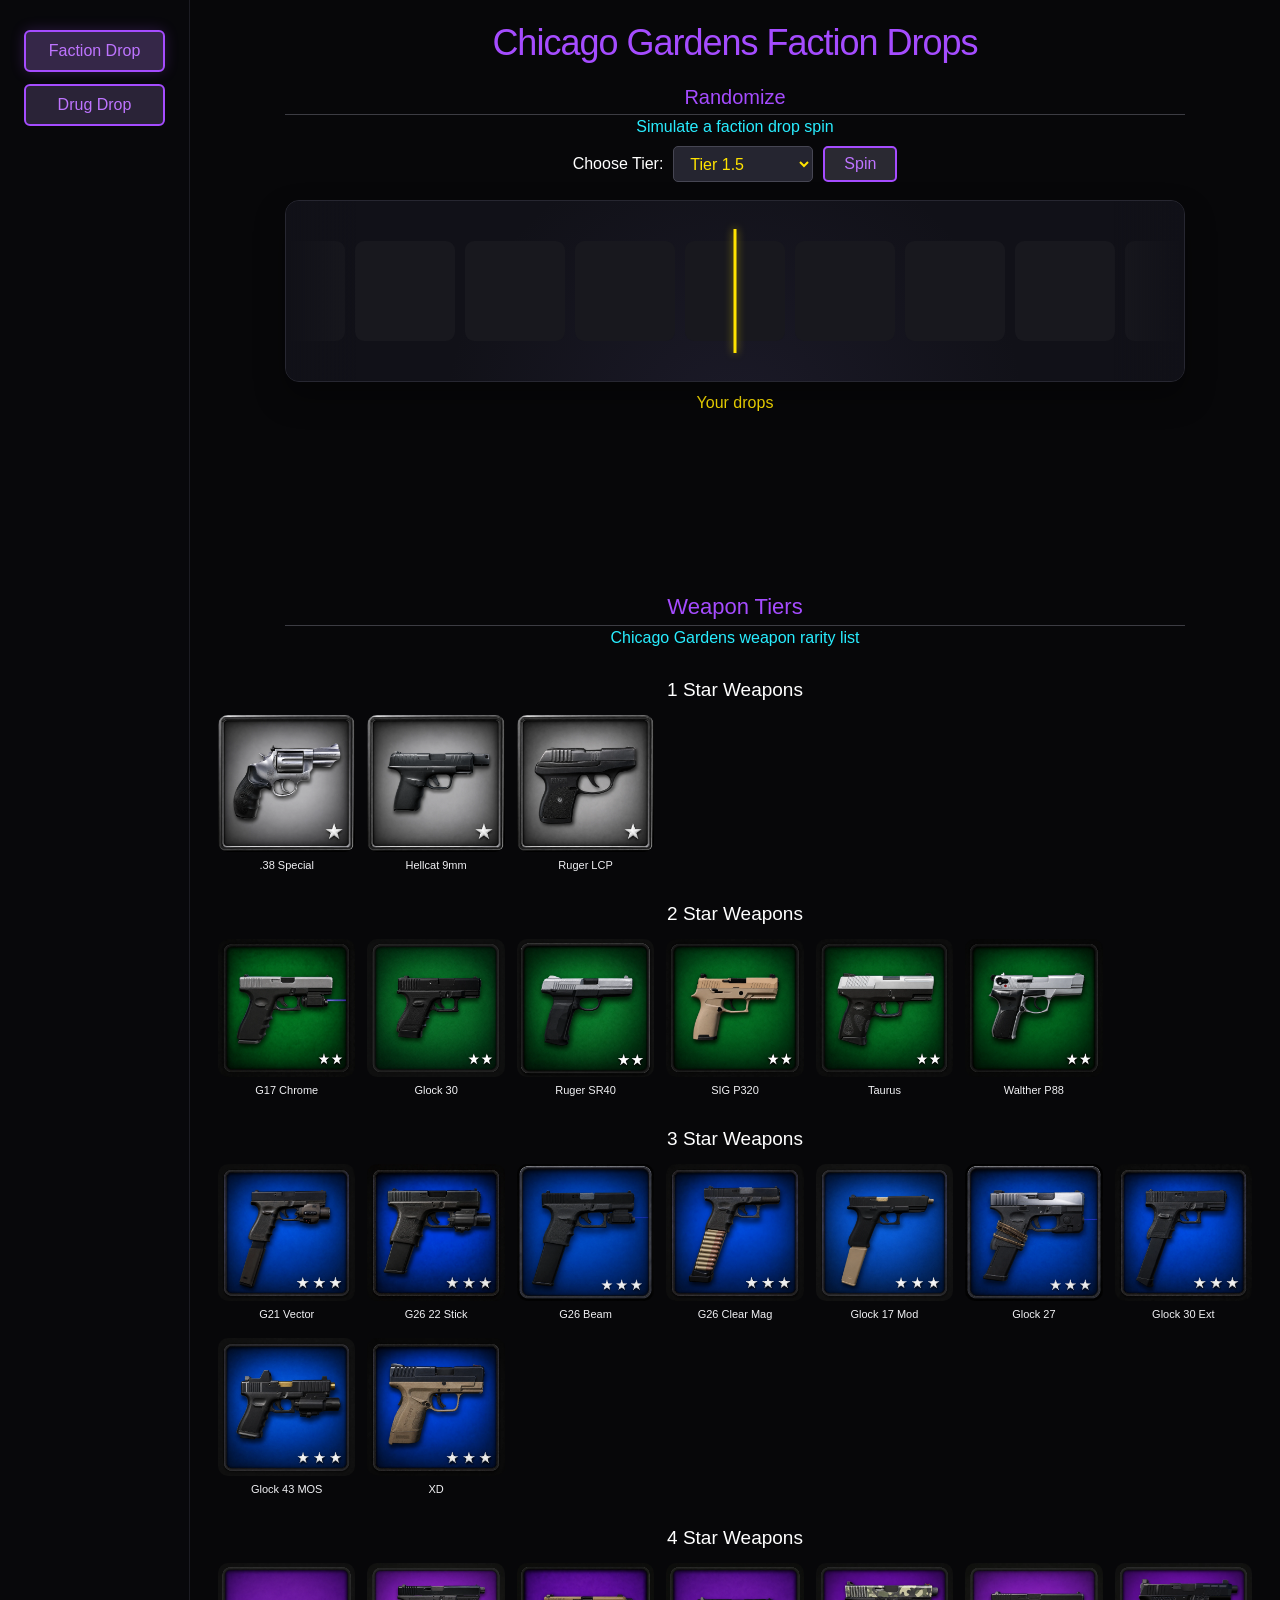
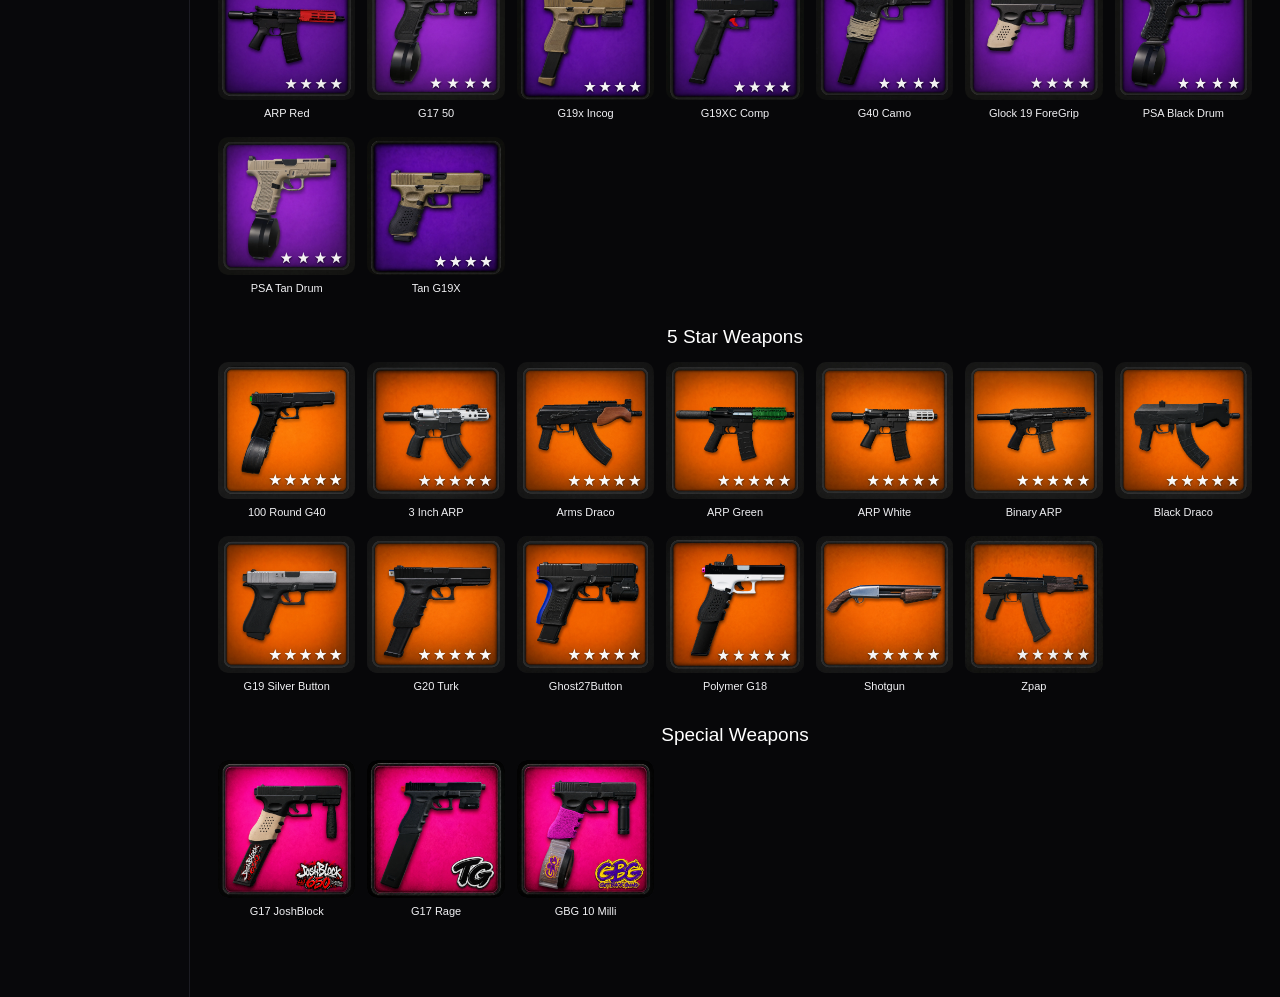
==== commit 2e5c2b8d: "Add files via upload" ====
--- a/index.html
+++ b/index.html
@@ -27,7 +27,7 @@
 </section>
 <section class="tier-list"><h2>Weapon Tiers</h2><div class="divider"></div><p class="subtitle">Chicago Gardens weapon rarity list</p><div id="tierList"></div></section>
 </main></div>
-<script>const PAGE_DATA={"tiers": {"Test Drop": {"ids": ["38-special", "chatgpt-image-aug-5-2026-09-17-29-pm", "ruger-lcp", "glock-30", "rugersr40", "chatgpt-image-aug-5-2026-09-02-56-pm", "taurus", "waltherp882"], "count": 2}, "Tier 1": {"ids": ["38-special", "chatgpt-image-aug-5-2026-09-17-29-pm", "ruger-lcp", "glock-30", "rugersr40", "chatgpt-image-aug-5-2026-09-02-56-pm", "taurus", "waltherp882", "xd", "glock-17-mod", "g21-vec"], "count": 4}, "Tier 1.5": {"ids": ["38-special", "chatgpt-image-aug-5-2026-09-17-29-pm", "ruger-lcp", "glock-30", "rugersr40", "chatgpt-image-aug-5-2026-09-02-56-pm", "taurus", "waltherp882", "g21-vec", "g26-22-stick", "g26-beam", "g26-clear-mag", "glock-17-mod", "glock-27", "glock-30-ext", "glock-43-mos", "xd", "glock-19-foregrip", "g19x-incog", "g40cammo", "chatgpt-image-aug-5-2026-05-01-48-pm", "chatgpt-image-aug-5-2026-04-55-58-pm"], "count": 4}, "Tier 2": {"ids": ["glock-30", "rugersr40", "chatgpt-image-aug-5-2026-09-02-56-pm", "taurus", "waltherp882", "g21-vec", "g26-22-stick", "g26-beam", "g26-clear-mag", "glock-17-mod", "glock-27", "glock-30-ext", "glock-43-mos", "xd", "arp-red", "g17-50-image", "g19x-incog", "g19xc-comp", "g40cammo", "glock-19-foregrip", "chatgpt-image-aug-5-2026-04-55-58-pm", "chatgpt-image-aug-5-2026-05-01-48-pm", "tang19x-image", "chatgpt-image-aug-5-2026-05-14-15-pm", "3-inch-arp-fixed", "arms-draco", "arp-green", "arpwhite", "binaryarp-image", "chatgpt-image-aug-5-2026-04-37-29-pm", "g19-silverbutton", "chatgpt-image-aug-5-2026-05-10-35-pm", "ghost27-new", "polymer-g18", "shotgun", "zpap"], "count": 6}}, "items": [{"id": "g17-joshblock", "name": "G17 JoshBlock", "image": "g17-joshblock.webp", "stars": 0}, {"id": "gbg-10-milli", "name": "GBG 10 Milli", "image": "gbg-10-milli.webp", "stars": 0, "sourceName": "GBG 10 Milli.png"}, {"id": "38-special", "name": ".38 Special", "image": "38-special.webp", "stars": 1, "sourceName": "38 special.png"}, {"id": "chatgpt-image-aug-5-2026-09-17-29-pm", "name": "Hellcat 9mm", "image": "chatgpt-image-aug-5-2026-09-17-29-pm.webp", "stars": 1, "sourceName": "ChatGPT Image Aug 5, 2026, 09_17_29 PM.png"}, {"id": "ruger-lcp", "name": "Ruger LCP", "image": "ruger-lcp.webp", "stars": 1, "sourceName": "Ruger LCP.png"}, {"id": "glock-30", "name": "Glock 30", "image": "glock-30.webp", "stars": 2, "sourceName": "Glock 30.png"}, {"id": "rugersr40", "name": "Ruger SR40", "image": "rugersr40.webp", "stars": 2, "sourceName": "RugerSR40.png"}, {"id": "chatgpt-image-aug-5-2026-09-02-56-pm", "name": "SIG P320", "image": "chatgpt-image-aug-5-2026-09-02-56-pm.webp", "stars": 2, "sourceName": "ChatGPT Image Aug 5, 2026, 09_02_56 PM.png"}, {"id": "taurus", "name": "Taurus", "image": "taurus.webp", "stars": 2, "sourceName": "Taurus.png"}, {"id": "waltherp882", "name": "Walther P88", "image": "waltherp882.webp", "stars": 2, "sourceName": "WaltherP882.png"}, {"id": "g21-vec", "name": "G21 Vector", "image": "g21-vec.webp", "stars": 3, "sourceName": "G21 Vec.png"}, {"id": "g26-22-stick", "name": "G26 22 Stick", "image": "g26-22-stick.webp", "stars": 3, "sourceName": "G26 22 Stick.png"}, {"id": "g26-beam", "name": "G26 Beam", "image": "g26-beam.webp", "stars": 3, "sourceName": "G26 Beam.png"}, {"id": "g26-clear-mag", "name": "G26 Clear Mag", "image": "g26-clear-mag.webp", "stars": 3, "sourceName": "g26 clear mag.png"}, {"id": "glock-17-mod", "name": "Glock 17 Mod", "image": "glock-17-mod.webp", "stars": 3, "sourceName": "Glock 17 Mod.png"}, {"id": "glock-27", "name": "Glock 27", "image": "glock-27.webp", "stars": 3, "sourceName": "Glock 27.png"}, {"id": "glock-30-ext", "name": "Glock 30 Ext", "image": "glock-30-ext.webp", "stars": 3, "sourceName": "Glock 30 Ext.png"}, {"id": "glock-43-mos", "name": "Glock 43 MOS", "image": "glock-43-mos.webp", "stars": 3, "sourceName": "GLock 43 mos.png"}, {"id": "xd", "name": "XD", "image": "xd.webp", "stars": 3, "sourceName": "XD.png"}, {"id": "arp-red", "name": "ARP Red", "image": "arp-red.webp", "stars": 4, "sourceName": "ARP RED.png"}, {"id": "g17-50-image", "name": "G17 50", "image": "g17-50-image.webp", "stars": 4, "sourceName": "g17 50 image.png"}, {"id": "g19x-incog", "name": "G19x Incog", "image": "g19x-incog.webp", "stars": 4}, {"id": "g19xc-comp", "name": "G19XC Comp", "image": "g19xc-comp.webp", "stars": 4, "sourceName": "G19XC COMP.png"}, {"id": "g40cammo", "name": "G40 Camo", "image": "g40cammo.webp", "stars": 4, "sourceName": "g40cammo.png"}, {"id": "glock-19-foregrip", "name": "Glock 19 ForeGrip", "image": "glock-19-foregrip.webp", "stars": 4, "sourceName": "Glock 19 ForeGrip.png"}, {"id": "chatgpt-image-aug-5-2026-04-55-58-pm", "name": "PSA Black Drum", "image": "chatgpt-image-aug-5-2026-04-55-58-pm.webp", "stars": 4, "sourceName": "ChatGPT Image Aug 5, 2026, 04_55_58 PM.png"}, {"id": "chatgpt-image-aug-5-2026-05-01-48-pm", "name": "PSA Tan Drum", "image": "chatgpt-image-aug-5-2026-05-01-48-pm.webp", "stars": 4, "sourceName": "ChatGPT Image Aug 5, 2026, 05_01_48 PM.png"}, {"id": "tang19x-image", "name": "Tan G19X", "image": "tang19x-image.webp", "stars": 4, "sourceName": "TanG19x Image.png"}, {"id": "chatgpt-image-aug-5-2026-05-14-15-pm", "name": "100 Round G40", "image": "chatgpt-image-aug-5-2026-05-14-15-pm.webp", "stars": 5, "sourceName": "ChatGPT Image Aug 5, 2026, 05_14_15 PM.png"}, {"id": "3-inch-arp-fixed", "name": "3 Inch ARP", "image": "3-inch-arp-fixed.webp", "stars": 5, "sourceName": "3 inch arp fixed.png"}, {"id": "arms-draco", "name": "Arms Draco", "image": "arms-draco.webp", "stars": 5, "sourceName": "Arms Draco.png"}, {"id": "arp-green", "name": "ARP Green", "image": "arp-green.webp", "stars": 5, "sourceName": "ARP GREEN.png"}, {"id": "arpwhite", "name": "ARP White", "image": "arpwhite.webp", "stars": 5, "sourceName": "ARPWHITE.png"}, {"id": "binaryarp-image", "name": "Binary ARP", "image": "binaryarp-image.webp", "stars": 5, "sourceName": "BinaryARP image.png"}, {"id": "chatgpt-image-aug-5-2026-04-37-29-pm", "name": "Black Draco", "image": "chatgpt-image-aug-5-2026-04-37-29-pm.webp", "stars": 5, "sourceName": "ChatGPT Image Aug 5, 2026, 04_37_29 PM.png"}, {"id": "g19-silverbutton", "name": "G19 Silver Button", "image": "g19-silverbutton.webp", "stars": 5, "sourceName": "G19 SilverButton.png"}, {"id": "chatgpt-image-aug-5-2026-05-10-35-pm", "name": "G20 Turk", "image": "chatgpt-image-aug-5-2026-05-10-35-pm.webp", "stars": 5, "sourceName": "ChatGPT Image Aug 5, 2026, 05_10_35 PM.png"}, {"id": "ghost27-new", "name": "Ghost27Button", "image": "ghost27-new.webp", "stars": 5, "sourceName": "Ghost27 new.png"}, {"id": "polymer-g18", "name": "Polymer G18", "image": "polymer-g18.webp", "stars": 5, "sourceName": "Polymer G18.png"}, {"id": "shotgun", "name": "Shotgun", "image": "shotgun.webp", "stars": 5, "sourceName": "shotgun.png"}, {"id": "zpap", "name": "Zpap", "image": "zpap.webp", "stars": 5}], "settings": {"spinDurationMs": 2100, "pauseBetweenRollsMs": 180}};
+<script>const PAGE_DATA={"tiers":{"Test Drop":{"ids":["38-special","chatgpt-image-aug-5-2026-09-17-29-pm","ruger-lcp","g17-chrome","glock-30","rugersr40","chatgpt-image-aug-5-2026-09-02-56-pm","taurus","waltherp882"],"count":2},"Tier 1":{"ids":["38-special","chatgpt-image-aug-5-2026-09-17-29-pm","ruger-lcp","g17-chrome","glock-30","rugersr40","chatgpt-image-aug-5-2026-09-02-56-pm","taurus","waltherp882","xd","glock-17-mod","g21-vec"],"count":4},"Tier 1.5":{"ids":["38-special","chatgpt-image-aug-5-2026-09-17-29-pm","ruger-lcp","g17-chrome","glock-30","rugersr40","chatgpt-image-aug-5-2026-09-02-56-pm","taurus","waltherp882","g21-vec","g26-22-stick","g26-beam","g26-clear-mag","glock-17-mod","glock-27","glock-30-ext","glock-43-mos","xd","glock-19-foregrip","g19x-incog","g40cammo","chatgpt-image-aug-5-2026-05-01-48-pm","chatgpt-image-aug-5-2026-04-55-58-pm"],"count":4},"Tier 2":{"ids":["g17-chrome","glock-30","rugersr40","chatgpt-image-aug-5-2026-09-02-56-pm","taurus","waltherp882","g21-vec","g26-22-stick","g26-beam","g26-clear-mag","glock-17-mod","glock-27","glock-30-ext","glock-43-mos","xd","arp-red","g17-50-image","g19x-incog","g19xc-comp","g40cammo","glock-19-foregrip","chatgpt-image-aug-5-2026-04-55-58-pm","chatgpt-image-aug-5-2026-05-01-48-pm","tang19x-image","chatgpt-image-aug-5-2026-05-14-15-pm","3-inch-arp-fixed","arms-draco","arp-green","arpwhite","binaryarp-image","chatgpt-image-aug-5-2026-04-37-29-pm","g19-silverbutton","chatgpt-image-aug-5-2026-05-10-35-pm","ghost27-new","polymer-g18","shotgun","zpap"],"count":6}},"items":[{"id":"g17-joshblock","name":"G17 JoshBlock","image":"g17-joshblock.webp","stars":0},{"id":"g17-rage","name":"G17 Rage","image":"g17-rage.webp","stars":0},{"id":"gbg-10-milli","name":"GBG 10 Milli","image":"gbg-10-milli.webp","stars":0,"sourceName":"GBG 10 Milli.png"},{"id":"38-special","name":".38 Special","image":"38-special.webp","stars":1,"sourceName":"38 special.png"},{"id":"chatgpt-image-aug-5-2026-09-17-29-pm","name":"Hellcat 9mm","image":"chatgpt-image-aug-5-2026-09-17-29-pm.webp","stars":1,"sourceName":"ChatGPT Image Aug 5, 2026, 09_17_29 PM.png"},{"id":"ruger-lcp","name":"Ruger LCP","image":"ruger-lcp.webp","stars":1,"sourceName":"Ruger LCP.png"},{"id":"g17-chrome","name":"G17 Chrome","image":"g17-chrome.webp","stars":2},{"id":"glock-30","name":"Glock 30","image":"glock-30.webp","stars":2,"sourceName":"Glock 30.png"},{"id":"rugersr40","name":"Ruger SR40","image":"rugersr40.webp","stars":2,"sourceName":"RugerSR40.png"},{"id":"chatgpt-image-aug-5-2026-09-02-56-pm","name":"SIG P320","image":"chatgpt-image-aug-5-2026-09-02-56-pm.webp","stars":2,"sourceName":"ChatGPT Image Aug 5, 2026, 09_02_56 PM.png"},{"id":"taurus","name":"Taurus","image":"taurus.webp","stars":2,"sourceName":"Taurus.png"},{"id":"waltherp882","name":"Walther P88","image":"waltherp882.webp","stars":2,"sourceName":"WaltherP882.png"},{"id":"g21-vec","name":"G21 Vector","image":"g21-vec.webp","stars":3,"sourceName":"G21 Vec.png"},{"id":"g26-22-stick","name":"G26 22 Stick","image":"g26-22-stick.webp","stars":3,"sourceName":"G26 22 Stick.png"},{"id":"g26-beam","name":"G26 Beam","image":"g26-beam.webp","stars":3,"sourceName":"G26 Beam.png"},{"id":"g26-clear-mag","name":"G26 Clear Mag","image":"g26-clear-mag.webp","stars":3,"sourceName":"g26 clear mag.png"},{"id":"glock-17-mod","name":"Glock 17 Mod","image":"glock-17-mod.webp","stars":3,"sourceName":"Glock 17 Mod.png"},{"id":"glock-27","name":"Glock 27","image":"glock-27.webp","stars":3,"sourceName":"Glock 27.png"},{"id":"glock-30-ext","name":"Glock 30 Ext","image":"glock-30-ext.webp","stars":3,"sourceName":"Glock 30 Ext.png"},{"id":"glock-43-mos","name":"Glock 43 MOS","image":"glock-43-mos.webp","stars":3,"sourceName":"GLock 43 mos.png"},{"id":"xd","name":"XD","image":"xd.webp","stars":3,"sourceName":"XD.png"},{"id":"arp-red","name":"ARP Red","image":"arp-red.webp","stars":4,"sourceName":"ARP RED.png"},{"id":"g17-50-image","name":"G17 50","image":"g17-50-image.webp","stars":4,"sourceName":"g17 50 image.png"},{"id":"g19x-incog","name":"G19x Incog","image":"g19x-incog.webp","stars":4},{"id":"g19xc-comp","name":"G19XC Comp","image":"g19xc-comp.webp","stars":4,"sourceName":"G19XC COMP.png"},{"id":"g40cammo","name":"G40 Camo","image":"g40cammo.webp","stars":4,"sourceName":"g40cammo.png"},{"id":"glock-19-foregrip","name":"Glock 19 ForeGrip","image":"glock-19-foregrip.webp","stars":4,"sourceName":"Glock 19 ForeGrip.png"},{"id":"chatgpt-image-aug-5-2026-04-55-58-pm","name":"PSA Black Drum","image":"chatgpt-image-aug-5-2026-04-55-58-pm.webp","stars":4,"sourceName":"ChatGPT Image Aug 5, 2026, 04_55_58 PM.png"},{"id":"chatgpt-image-aug-5-2026-05-01-48-pm","name":"PSA Tan Drum","image":"chatgpt-image-aug-5-2026-05-01-48-pm.webp","stars":4,"sourceName":"ChatGPT Image Aug 5, 2026, 05_01_48 PM.png"},{"id":"tang19x-image","name":"Tan G19X","image":"tang19x-image.webp","stars":4,"sourceName":"TanG19x Image.png"},{"id":"chatgpt-image-aug-5-2026-05-14-15-pm","name":"100 Round G40","image":"chatgpt-image-aug-5-2026-05-14-15-pm.webp","stars":5,"sourceName":"ChatGPT Image Aug 5, 2026, 05_14_15 PM.png"},{"id":"3-inch-arp-fixed","name":"3 Inch ARP","image":"3-inch-arp-fixed.webp","stars":5,"sourceName":"3 inch arp fixed.png"},{"id":"arms-draco","name":"Arms Draco","image":"arms-draco.webp","stars":5,"sourceName":"Arms Draco.png"},{"id":"arp-green","name":"ARP Green","image":"arp-green.webp","stars":5,"sourceName":"ARP GREEN.png"},{"id":"arpwhite","name":"ARP White","image":"arpwhite.webp","stars":5,"sourceName":"ARPWHITE.png"},{"id":"binaryarp-image","name":"Binary ARP","image":"binaryarp-image.webp","stars":5,"sourceName":"BinaryARP image.png"},{"id":"chatgpt-image-aug-5-2026-04-37-29-pm","name":"Black Draco","image":"chatgpt-image-aug-5-2026-04-37-29-pm.webp","stars":5,"sourceName":"ChatGPT Image Aug 5, 2026, 04_37_29 PM.png"},{"id":"g19-silverbutton","name":"G19 Silver Button","image":"g19-silverbutton.webp","stars":5,"sourceName":"G19 SilverButton.png"},{"id":"chatgpt-image-aug-5-2026-05-10-35-pm","name":"G20 Turk","image":"chatgpt-image-aug-5-2026-05-10-35-pm.webp","stars":5,"sourceName":"ChatGPT Image Aug 5, 2026, 05_10_35 PM.png"},{"id":"ghost27-new","name":"Ghost27Button","image":"ghost27-new.webp","stars":5,"sourceName":"Ghost27 new.png"},{"id":"polymer-g18","name":"Polymer G18","image":"polymer-g18.webp","stars":5,"sourceName":"Polymer G18.png"},{"id":"shotgun","name":"Shotgun","image":"shotgun.webp","stars":5,"sourceName":"shotgun.png"},{"id":"zpap","name":"Zpap","image":"zpap.webp","stars":5}],"settings":{"spinDurationMs":2100,"pauseBetweenRollsMs":180}};
 function randomItem(items){return items[Math.floor(Math.random()*items.length)]}
 function wait(ms){return new Promise(resolve=>setTimeout(resolve,ms))}
 function populateSelect(select,configMap,preferred){select.replaceChildren();Object.keys(configMap).forEach(name=>{const opt=document.createElement("option");opt.value=name;opt.textContent=name;select.appendChild(opt)});if(preferred&&configMap[preferred])select.value=preferred}
